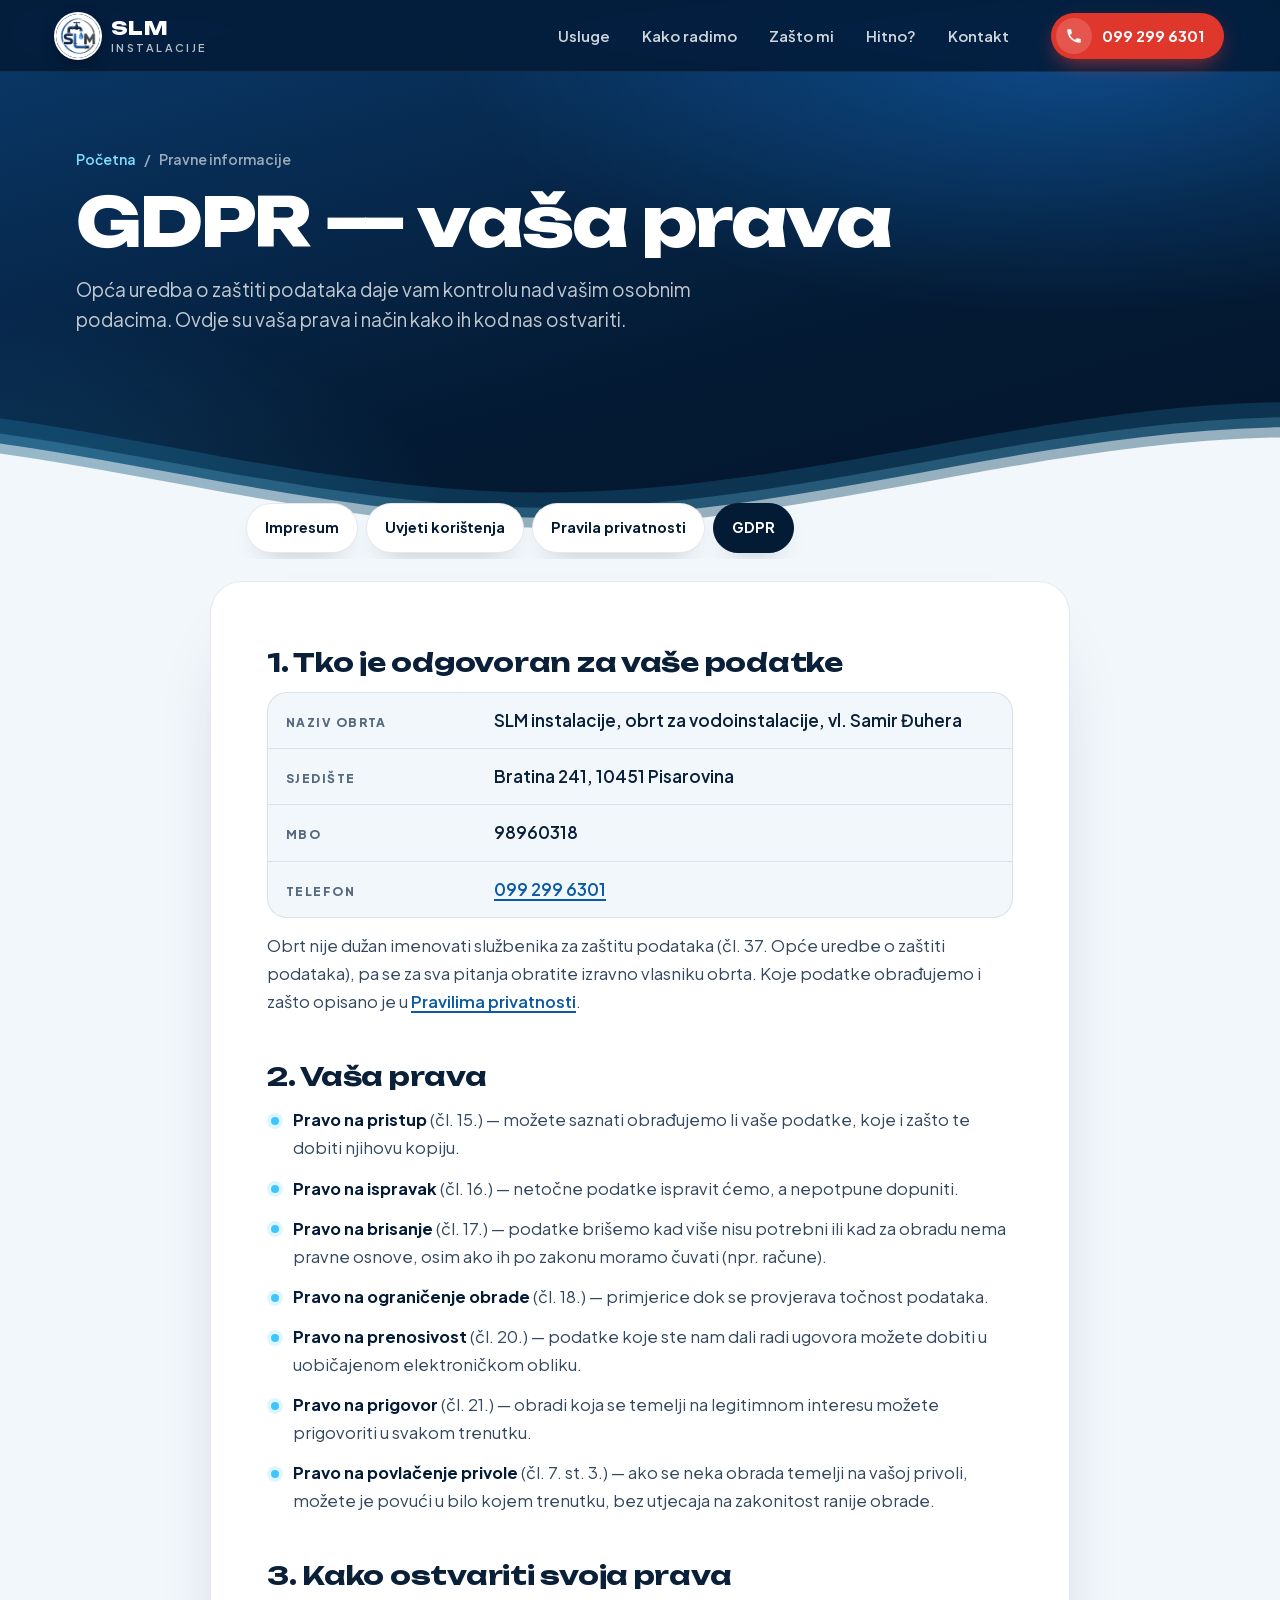
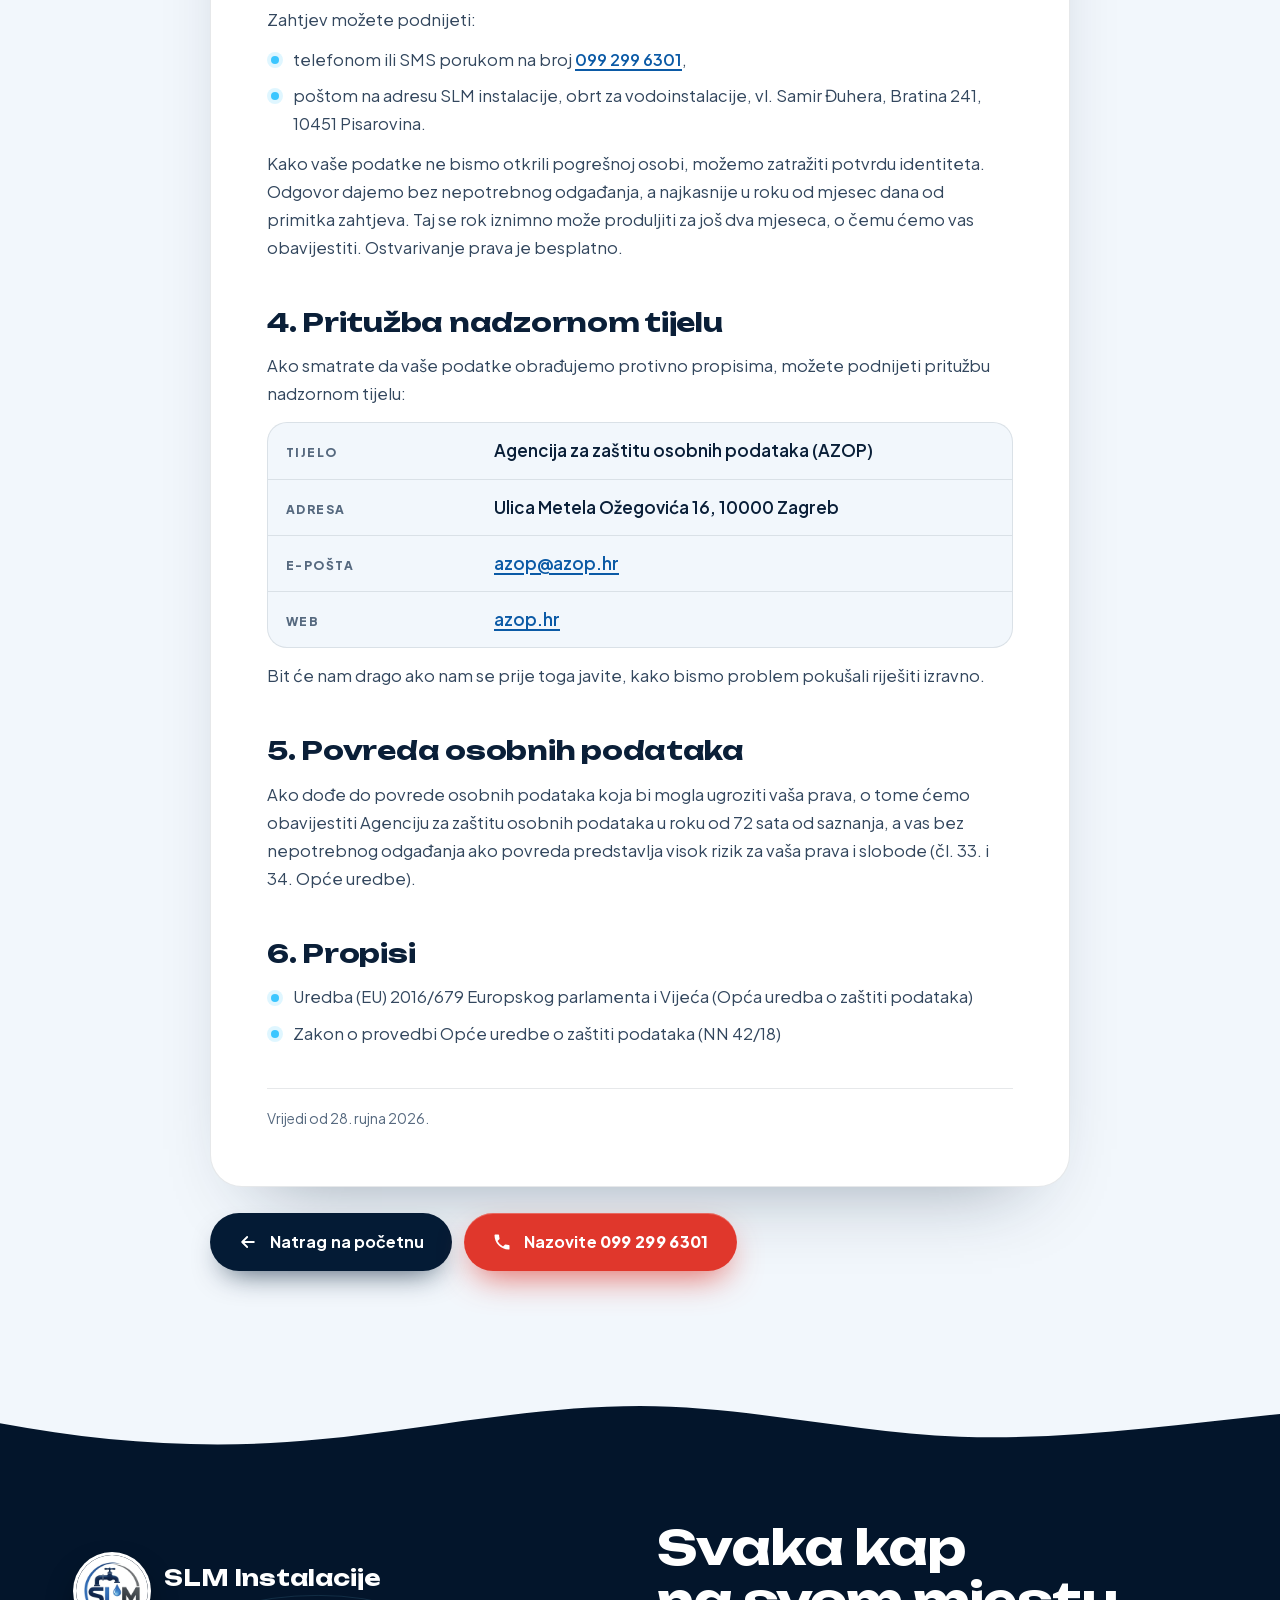
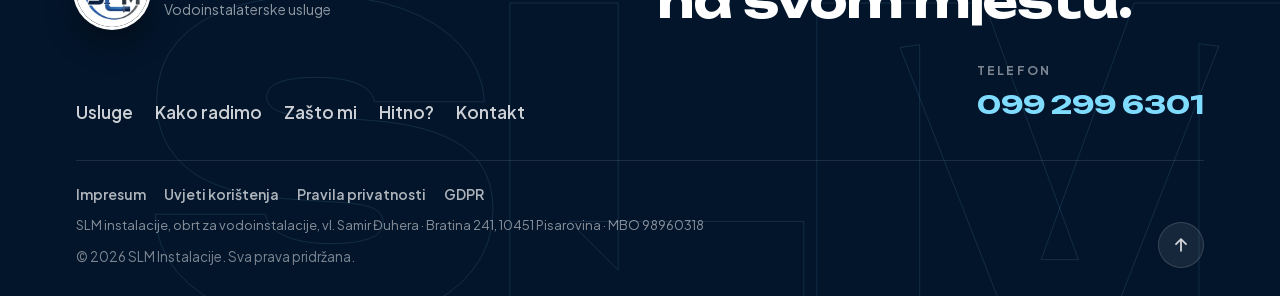
==== gdpr/index.html @ 337f2609 "Pravne stranice: impresum, uvjeti korištenja, pravila privatnosti, GDPR; lokalni fontovi, bez pohran" ====
<!DOCTYPE html>
<html lang="hr" class="legal-page" id="vrh">
<head>
  <meta charset="utf-8">
  <meta name="viewport" content="width=device-width, initial-scale=1, viewport-fit=cover">
  <title>GDPR — vaša prava — SLM Instalacije</title>
  <meta name="description" content="GDPR i SLM Instalacije: vaša prava prema Općoj uredbi o zaštiti podataka, kako ih ostvariti i kome podnijeti pritužbu.">
  <link rel="canonical" href="https://www.slminstalacije.com/gdpr/">
  <meta name="theme-color" content="#041b35">
  <meta name="format-detection" content="telephone=no">
  <meta property="og:type" content="website">
  <meta property="og:locale" content="hr_HR">
  <meta property="og:site_name" content="SLM Instalacije">
  <meta property="og:title" content="GDPR — vaša prava — SLM Instalacije">
  <meta property="og:image" content="https://www.slminstalacije.com/og-image.jpg?v=2">
  <meta property="og:url" content="https://www.slminstalacije.com/gdpr/">

  <link rel="icon" href="../favicon.ico?v=3" sizes="48x48">
  <link rel="icon" href="../favicon-96.png?v=3" type="image/png" sizes="96x96">
  <link rel="icon" href="../favicon-192.png?v=3" type="image/png" sizes="192x192">
  <link rel="apple-touch-icon" href="../apple-touch-icon.png?v=3">
  <link rel="manifest" href="../site.webmanifest">

  <link rel="preload" href="../fonts/unbounded-latin.woff2" as="font" type="font/woff2" crossorigin>
  <link rel="preload" href="../fonts/plus-jakarta-sans-latin.woff2" as="font" type="font/woff2" crossorigin>
  <link rel="stylesheet" href="../css/fonts.css">
  <link rel="stylesheet" href="../css/style.css">
</head>
<body>
  <svg width="0" height="0" style="position:absolute" aria-hidden="true">
    <symbol id="i-phone" viewBox="0 0 24 24"><path fill="currentColor" d="M6.62 10.79a15.05 15.05 0 0 0 6.59 6.59l2.2-2.2a1 1 0 0 1 1.02-.24c1.12.37 2.33.57 3.57.57a1 1 0 0 1 1 1V20a1 1 0 0 1-1 1C10.61 21 3 13.39 3 4a1 1 0 0 1 1-1h3.5a1 1 0 0 1 1 1c0 1.25.2 2.45.57 3.57a1 1 0 0 1-.25 1.02l-2.2 2.2z"/></symbol>
    <symbol id="i-arrow" viewBox="0 0 24 24"><path fill="none" stroke="currentColor" stroke-width="2.2" stroke-linecap="round" stroke-linejoin="round" d="M5 12h14M13 6l6 6-6 6"/></symbol>
    <symbol id="i-back" viewBox="0 0 24 24"><path fill="none" stroke="currentColor" stroke-width="2.2" stroke-linecap="round" stroke-linejoin="round" d="M19 12H5M11 6l-6 6 6 6"/></symbol>
    <symbol id="i-up" viewBox="0 0 24 24"><path fill="none" stroke="currentColor" stroke-width="2.2" stroke-linecap="round" stroke-linejoin="round" d="M12 19V5M6 11l6-6 6 6"/></symbol>
  </svg>

  <header class="header is-scrolled">
    <div class="header__inner">
      <a href="../" class="brand" aria-label="SLM Instalacije — početna">
        <img class="brand__logo" src="../img/logo-400.webp?v=2" alt="" width="44" height="44">
        <span class="brand__text"><b>SLM</b><small>Instalacije</small></span>
      </a>
      <nav class="nav" aria-label="Glavna navigacija">
        <a href="../#usluge">Usluge</a>
        <a href="../#kako-radimo">Kako radimo</a>
        <a href="../#zasto-mi">Zašto mi</a>
        <a href="../#hitno">Hitno?</a>
        <a href="../#kontakt">Kontakt</a>
      </nav>
      <a href="tel:+385992996301" class="header__call" aria-label="Nazovite 099 299 6301">
        <span class="header__call-ico"><svg><use href="#i-phone"/></svg></span>
        <span class="header__call-num">099 299 6301</span>
      </a>
    </div>
  </header>

  <main>
    <section class="legal-hero">
      <div class="container">
        <nav class="crumbs" aria-label="Putanja">
          <a href="../">Početna</a><span aria-hidden="true">/</span><span>Pravne informacije</span>
        </nav>
        <h1>GDPR — vaša prava</h1>
        <p>Opća uredba o zaštiti podataka daje vam kontrolu nad vašim osobnim podacima. Ovdje su vaša prava i način kako ih kod nas ostvariti.</p>
      </div>
      <svg class="waves" viewBox="0 24 150 28" preserveAspectRatio="none" aria-hidden="true">
        <defs><path id="gentle-wave" d="M-160 44c30 0 58-18 88-18s58 18 88 18 58-18 88-18 58 18 88 18v44h-352z"/></defs>
        <g class="waves__g">
          <use href="#gentle-wave" x="48" y="0" fill="rgba(60,198,255,.16)"/>
          <use href="#gentle-wave" x="48" y="3" fill="rgba(127,220,255,.22)"/>
          <use href="#gentle-wave" x="48" y="5" fill="rgba(242,247,252,.55)"/>
          <use href="#gentle-wave" x="48" y="7" fill="#f2f7fc"/>
        </g>
      </svg>
    </section>

    <nav class="legal-tabs" aria-label="Pravni dokumenti">
      <a href="../impresum/">Impresum</a>
      <a href="../uvjeti-koristenja/">Uvjeti korištenja</a>
      <a href="../pravila-privatnosti/">Pravila privatnosti</a>
      <a href="../gdpr/" aria-current="page">GDPR</a>
    </nav>

    <div class="container legal-wrap">
      <article class="legal">
        <h2>1. Tko je odgovoran za vaše podatke</h2>
        <dl class="data">
            <div><dt>Naziv obrta</dt><dd>SLM instalacije, obrt za vodoinstalacije, vl. Samir Đuhera</dd></div>
            <div><dt>Sjedište</dt><dd>Bratina 241, 10451 Pisarovina</dd></div>
            <div><dt>MBO</dt><dd>98960318</dd></div>
            <div><dt>Telefon</dt><dd><a href="tel:+385992996301">099 299 6301</a></dd></div>
          </dl>
        <p>Obrt nije dužan imenovati službenika za zaštitu podataka (čl. 37. Opće uredbe o zaštiti podataka), pa se za sva pitanja obratite izravno vlasniku obrta. Koje podatke obrađujemo i zašto opisano je u <a href="../pravila-privatnosti/">Pravilima privatnosti</a>.</p>

        <h2>2. Vaša prava</h2>
        <ul class="rights">
          <li><strong>Pravo na pristup</strong> (čl. 15.) — možete saznati obrađujemo li vaše podatke, koje i zašto te dobiti njihovu kopiju.</li>
          <li><strong>Pravo na ispravak</strong> (čl. 16.) — netočne podatke ispravit ćemo, a nepotpune dopuniti.</li>
          <li><strong>Pravo na brisanje</strong> (čl. 17.) — podatke brišemo kad više nisu potrebni ili kad za obradu nema pravne osnove, osim ako ih po zakonu moramo čuvati (npr. račune).</li>
          <li><strong>Pravo na ograničenje obrade</strong> (čl. 18.) — primjerice dok se provjerava točnost podataka.</li>
          <li><strong>Pravo na prenosivost</strong> (čl. 20.) — podatke koje ste nam dali radi ugovora možete dobiti u uobičajenom elektroničkom obliku.</li>
          <li><strong>Pravo na prigovor</strong> (čl. 21.) — obradi koja se temelji na legitimnom interesu možete prigovoriti u svakom trenutku.</li>
          <li><strong>Pravo na povlačenje privole</strong> (čl. 7. st. 3.) — ako se neka obrada temelji na vašoj privoli, možete je povući u bilo kojem trenutku, bez utjecaja na zakonitost ranije obrade.</li>
        </ul>

        <h2>3. Kako ostvariti svoja prava</h2>
        <p>Zahtjev možete podnijeti:</p>
        <ul>
          <li>telefonom ili SMS porukom na broj <a href="tel:+385992996301">099 299 6301</a>,</li>
          <li>poštom na adresu SLM instalacije, obrt za vodoinstalacije, vl. Samir Đuhera, Bratina 241, 10451 Pisarovina.</li>
        </ul>
        <p>Kako vaše podatke ne bismo otkrili pogrešnoj osobi, možemo zatražiti potvrdu identiteta. Odgovor dajemo bez nepotrebnog odgađanja, a najkasnije u roku od mjesec dana od primitka zahtjeva. Taj se rok iznimno može produljiti za još dva mjeseca, o čemu ćemo vas obavijestiti. Ostvarivanje prava je besplatno.</p>

        <h2>4. Pritužba nadzornom tijelu</h2>
        <p>Ako smatrate da vaše podatke obrađujemo protivno propisima, možete podnijeti pritužbu nadzornom tijelu:</p>
        <dl class="data">
          <div><dt>Tijelo</dt><dd>Agencija za zaštitu osobnih podataka (AZOP)</dd></div>
          <div><dt>Adresa</dt><dd>Ulica Metela Ožegovića 16, 10000 Zagreb</dd></div>
          <div><dt>E-pošta</dt><dd><a href="mailto:azop@azop.hr">azop@azop.hr</a></dd></div>
          <div><dt>Web</dt><dd><a href="https://azop.hr/" rel="noopener">azop.hr</a></dd></div>
        </dl>
        <p>Bit će nam drago ako nam se prije toga javite, kako bismo problem pokušali riješiti izravno.</p>

        <h2>5. Povreda osobnih podataka</h2>
        <p>Ako dođe do povrede osobnih podataka koja bi mogla ugroziti vaša prava, o tome ćemo obavijestiti Agenciju za zaštitu osobnih podataka u roku od 72 sata od saznanja, a vas bez nepotrebnog odgađanja ako povreda predstavlja visok rizik za vaša prava i slobode (čl. 33. i 34. Opće uredbe).</p>

        <h2>6. Propisi</h2>
        <ul>
          <li>Uredba (EU) 2016/679 Europskog parlamenta i Vijeća (Opća uredba o zaštiti podataka)</li>
          <li>Zakon o provedbi Opće uredbe o zaštiti podataka (NN 42/18)</li>
        </ul>
        <p class="legal-meta">Vrijedi od 28. rujna 2026.</p>
      </article>

      <div class="legal-back">
        <a href="../" class="btn btn--navy">
          <span class="btn__fill" aria-hidden="true"></span>
          <svg class="btn__ico"><use href="#i-back"/></svg>
          <span>Natrag na početnu</span>
        </a>
        <a href="tel:+385992996301" class="btn btn--red">
          <span class="btn__fill" aria-hidden="true"></span>
          <svg class="btn__ico"><use href="#i-phone"/></svg>
          <span>Nazovite <b>099 299 6301</b></span>
        </a>
      </div>
    </div>
  </main>

  <footer class="footer">
    <svg class="footer__wave" viewBox="0 0 1440 90" preserveAspectRatio="none" aria-hidden="true"><path d="M0 40c120-30 240-40 360-24s240 50 360 50 240-40 360-46 240 18 360 34v36H0z"/></svg>
    <div class="container footer__inner">
      <div class="footer__brand">
        <img src="../img/logo-400.webp?v=2" alt="" width="96" height="96" loading="lazy">
        <div>
          <strong>SLM Instalacije</strong>
          <span>Vodoinstalaterske usluge</span>
        </div>
      </div>
      <p class="footer__motto">Svaka kap<br>na svom mjestu.</p>
      <div class="footer__cols">
        <nav aria-label="Podnožje">
          <a href="../#usluge">Usluge</a>
          <a href="../#kako-radimo">Kako radimo</a>
          <a href="../#zasto-mi">Zašto mi</a>
          <a href="../#hitno">Hitno?</a>
          <a href="../#kontakt">Kontakt</a>
        </nav>
        <div class="footer__contact">
          <span>Telefon</span>
          <a href="tel:+385992996301">099 299 6301</a>
        </div>
      </div>
      <div class="footer__bottom">
        <div class="footer__legal-wrap">
          <nav class="footer__legal" aria-label="Pravne informacije">
          <a href="../impresum/">Impresum</a>
          <a href="../uvjeti-koristenja/">Uvjeti korištenja</a>
          <a href="../pravila-privatnosti/">Pravila privatnosti</a>
          <a href="../gdpr/">GDPR</a>
          </nav>
          <p class="footer__company">SLM instalacije, obrt za vodoinstalacije, vl. Samir Đuhera · Bratina 241, 10451 Pisarovina · MBO 98960318</p>
          <span>© 2026 SLM Instalacije. Sva prava pridržana.</span>
        </div>
        <a href="#vrh" class="footer__top" aria-label="Natrag na vrh"><svg><use href="#i-up"/></svg></a>
      </div>
    </div>
    <div class="footer__giant" aria-hidden="true">SLM</div>
  </footer>
</body>
</html>
---- css/fonts.css ----
/* Fontovi se poslužuju lokalno (bez slanja podataka Googleu). Licenca: SIL Open Font License 1.1 */
/* Plus Jakarta Sans — latin-ext */
@font-face {
  font-family: 'Plus Jakarta Sans';
  font-style: normal;
  font-weight: 400 800;
  font-display: swap;
  src: url(../fonts/plus-jakarta-sans-latin-ext.woff2) format('woff2');
  unicode-range: U+0100-02BA, U+02BD-02C5, U+02C7-02CC, U+02CE-02D7, U+02DD-02FF, U+0304, U+0308, U+0329, U+1D00-1DBF, U+1E00-1E9F, U+1EF2-1EFF, U+2020, U+20A0-20AB, U+20AD-20C0, U+2113, U+2C60-2C7F, U+A720-A7FF;
}
/* Plus Jakarta Sans — latin */
@font-face {
  font-family: 'Plus Jakarta Sans';
  font-style: normal;
  font-weight: 400 800;
  font-display: swap;
  src: url(../fonts/plus-jakarta-sans-latin.woff2) format('woff2');
  unicode-range: U+0000-00FF, U+0131, U+0152-0153, U+02BB-02BC, U+02C6, U+02DA, U+02DC, U+0304, U+0308, U+0329, U+2000-206F, U+20AC, U+2122, U+2191, U+2193, U+2212, U+2215, U+FEFF, U+FFFD;
}
/* Unbounded — latin-ext */
@font-face {
  font-family: 'Unbounded';
  font-style: normal;
  font-weight: 400 900;
  font-display: swap;
  src: url(../fonts/unbounded-latin-ext.woff2) format('woff2');
  unicode-range: U+0100-02BA, U+02BD-02C5, U+02C7-02CC, U+02CE-02D7, U+02DD-02FF, U+0304, U+0308, U+0329, U+1D00-1DBF, U+1E00-1E9F, U+1EF2-1EFF, U+2020, U+20A0-20AB, U+20AD-20C0, U+2113, U+2C60-2C7F, U+A720-A7FF;
}
/* Unbounded — latin */
@font-face {
  font-family: 'Unbounded';
  font-style: normal;
  font-weight: 400 900;
  font-display: swap;
  src: url(../fonts/unbounded-latin.woff2) format('woff2');
  unicode-range: U+0000-00FF, U+0131, U+0152-0153, U+02BB-02BC, U+02C6, U+02DA, U+02DC, U+0304, U+0308, U+0329, U+2000-206F, U+20AC, U+2122, U+2191, U+2193, U+2212, U+2215, U+FEFF, U+FFFD;
}
---- css/style.css ----
/* =========================================================
   SLM Instalacije — vodoinstalaterske usluge
   ========================================================= */

:root {
  --navy-950: #03152b;
  --navy-900: #041b35;
  --navy-800: #072a50;
  --navy-700: #0a3a6c;
  --blue-600: #0b5aa6;
  --blue-500: #1677d6;
  --aqua-400: #3cc6ff;
  --aqua-300: #7fdcff;
  --aqua-100: #dcf4ff;
  --red-500: #e0372c;
  --red-400: #ff5445;
  --paper: #f2f7fc;
  --white: #fff;
  --ink: #0a1f38;
  --muted: #56697f;
  --line: rgba(10, 31, 56, .1);

  --f-display: "Unbounded", system-ui, -apple-system, sans-serif;
  --f-body: "Plus Jakarta Sans", system-ui, -apple-system, sans-serif;

  --ease-out: cubic-bezier(.16, 1, .3, 1);
  --ease-io: cubic-bezier(.65, 0, .35, 1);
  --ease-back: cubic-bezier(.34, 1.56, .64, 1);

  --gutter: clamp(20px, 5vw, 56px);
  --header-h: 72px;
  --safe-t: env(safe-area-inset-top, 0px);
  --safe-b: env(safe-area-inset-bottom, 0px);
  --wave-h: clamp(70px, 11vw, 150px);
}

/* ---------- Reset ---------- */
*, *::before, *::after { box-sizing: border-box; }
html {
  -webkit-text-size-adjust: 100%;
  text-size-adjust: 100%;
  scroll-behavior: smooth;
  scroll-padding-top: calc(var(--header-h) + var(--safe-t));
}
body {
  margin: 0;
  font-family: var(--f-body);
  font-size: 17px;
  line-height: 1.6;
  color: var(--ink);
  background: var(--paper);
  -webkit-font-smoothing: antialiased;
  -moz-osx-font-smoothing: grayscale;
  -webkit-tap-highlight-color: transparent;
  overflow-x: hidden;
}
@supports (overflow: clip) { body { overflow-x: clip; } }
img, svg { display: block; max-width: 100%; }
a { color: inherit; text-decoration: none; }
button, input, textarea { font: inherit; color: inherit; }
button { cursor: pointer; background: none; border: 0; padding: 0; }
h1, h2, h3, p { margin: 0; }
h2, h3 { text-wrap: balance; }
p { text-wrap: pretty; }
ul, ol { margin: 0; padding: 0; list-style: none; }
em { font-style: normal; }
::selection { background: var(--aqua-400); color: var(--navy-900); }
:focus-visible { outline: 3px solid var(--aqua-400); outline-offset: 3px; border-radius: 8px; }
.html-lock, .html-lock body { overflow: hidden; }

.container { width: 100%; max-width: 1240px; margin: 0 auto; padding: 0 var(--gutter); }
.section { position: relative; padding: clamp(84px, 12vw, 150px) 0; }

/* ---------- Loader ---------- */
.loader {
  position: fixed; inset: 0; z-index: 200;
  background: radial-gradient(120% 80% at 50% 40%, var(--navy-800), var(--navy-950));
  display: grid; place-items: center;
  transition: transform 1s var(--ease-io);
}
.no-js .loader, .skip-loader .loader { display: none; }
.loader__wave {
  position: absolute; left: 0; right: 0; top: 100%;
  width: 100%; height: 90px; margin-top: -1px;
  fill: var(--navy-950);
}
.loader.is-done { transform: translateY(calc(-100% - 100px)); }
.loader__stage { position: relative; width: 160px; height: 160px; display: grid; place-items: center; }
.loader__drop {
  position: absolute; left: 50%; top: 50%;
  width: 26px; height: 26px; margin: -13px 0 0 -13px;
  background: linear-gradient(135deg, var(--aqua-300), var(--blue-500));
  border-radius: 0 50% 50% 50%;
  transform: translateY(-46vh) rotate(45deg);
  animation: drop-fall .62s cubic-bezier(.55, 0, 1, .45) .1s forwards;
  box-shadow: 0 0 24px rgba(60, 198, 255, .6);
}
@keyframes drop-fall {
  80% { transform: translateY(0) rotate(45deg) scale(1); opacity: 1; }
  100% { transform: translateY(6px) rotate(45deg) scale(.2, .2); opacity: 0; }
}
.loader__ring {
  position: absolute; left: 50%; top: 50%;
  width: 160px; height: 160px; margin: -80px 0 0 -80px;
  border-radius: 50%;
  border: 2px solid var(--aqua-400);
  opacity: 0; transform: scale(.05);
  animation: ring-out 1.3s var(--ease-out) forwards;
}
.loader__ring:nth-of-type(2) { animation-delay: .7s; }
.loader__ring:nth-of-type(3) { animation-delay: .86s; }
.loader__ring:nth-of-type(4) { animation-delay: 1.02s; }
@keyframes ring-out {
  0% { opacity: .9; transform: scale(.05); }
  100% { opacity: 0; transform: scale(1.9); }
}
.loader__logo {
  width: 124px; height: 124px; border-radius: 50%;
  opacity: 0; transform: scale(.4);
  animation: logo-pop .8s var(--ease-back) .82s forwards;
  box-shadow: 0 0 0 4px #fff, 0 20px 50px rgba(0, 0, 0, .45);
}
@keyframes logo-pop { to { opacity: 1; transform: scale(1); } }

/* ---------- Progress ---------- */
.progress {
  position: fixed; left: 0; right: 0; top: 0; z-index: 120;
  height: 3px; pointer-events: none;
}
.progress span {
  display: block; height: 100%; width: 100%;
  transform-origin: 0 50%; transform: scaleX(var(--p, 0));
  background: linear-gradient(90deg, var(--aqua-300), var(--aqua-400), var(--blue-500));
  box-shadow: 0 0 12px var(--aqua-400);
}

/* ---------- Header ---------- */
.header {
  position: fixed; left: 0; right: 0; top: 0; z-index: 100;
  padding-top: var(--safe-t);
  transition: background .4s ease, box-shadow .4s ease, transform .5s var(--ease-out);
}
.header::before {
  content: ""; position: absolute; inset: 0;
  background: rgba(4, 27, 53, .88);
  -webkit-backdrop-filter: saturate(160%) blur(18px);
  backdrop-filter: saturate(160%) blur(18px);
  opacity: 0; transition: opacity .4s ease;
  border-bottom: 1px solid rgba(255, 255, 255, .08);
}
.header.is-scrolled::before { opacity: 1; }
.header__inner {
  position: relative;
  height: var(--header-h);
  max-width: 1320px; margin: 0 auto;
  padding: 0 var(--gutter);
  display: flex; align-items: center; gap: 16px;
  color: #fff;
}
.brand { display: flex; align-items: center; gap: 11px; margin-right: auto; }
.brand__logo {
  width: 44px; height: 44px; border-radius: 50%;
  box-shadow: 0 0 0 2px #fff, 0 6px 16px rgba(0, 0, 0, .35);
  transition: transform .6s var(--ease-back);
}
.brand:hover .brand__logo { transform: rotate(-12deg) scale(1.06); }
.brand__text { display: flex; flex-direction: column; line-height: 1; }
.brand__text b { font-family: var(--f-display); font-weight: 800; font-size: 19px; letter-spacing: .02em; }
.brand__text small { font-size: 11px; font-weight: 600; letter-spacing: .22em; text-transform: uppercase; opacity: .72; margin-top: 4px; }

.nav { display: none; }
.header__call {
  display: inline-flex; align-items: center; gap: 10px;
  height: 46px; padding: 0 5px;
  border-radius: 999px;
  background: var(--red-500);
  box-shadow: 0 8px 22px -6px rgba(224, 55, 44, .7);
  font-weight: 700; font-size: 15px;
  transition: background .3s ease;
}
.header__call:hover { background: var(--red-400); }
.header__call-ico {
  width: 36px; height: 36px; border-radius: 50%;
  display: grid; place-items: center;
  background: rgba(255, 255, 255, .16);
}
.header__call-ico svg { width: 18px; height: 18px; animation: ring 3.2s ease-in-out infinite; }
.header__call-num { display: none; }

.burger {
  width: 46px; height: 46px; border-radius: 50%;
  display: grid; place-content: center; gap: 5px;
  background: rgba(255, 255, 255, .1);
  border: 1px solid rgba(255, 255, 255, .16);
  position: relative; z-index: 2;
}
.burger span {
  display: block; width: 20px; height: 2px; border-radius: 2px; background: #fff;
  transition: transform .5s var(--ease-out), opacity .3s ease, width .4s var(--ease-out);
}
.burger span:nth-child(2) { width: 14px; margin-left: auto; }
.menu-open .burger span:nth-child(1) { transform: translateY(7px) rotate(45deg); }
.menu-open .burger span:nth-child(2) { opacity: 0; transform: translateX(8px); }
.menu-open .burger span:nth-child(3) { transform: translateY(-7px) rotate(-45deg); }

@media (min-width: 560px) {
  .header__call { padding: 0 20px 0 5px; }
  .header__call-num { display: inline; }
}
@media (min-width: 1040px) {
  .burger { display: none; }
  .nav { display: flex; gap: 4px; margin-right: 12px; }
  .nav a {
    position: relative; padding: 10px 14px;
    font-weight: 600; font-size: 15px; opacity: .82;
    transition: opacity .3s ease;
  }
  .nav a::after {
    content: ""; position: absolute; left: 14px; right: 14px; bottom: 4px; height: 2px;
    border-radius: 2px; background: var(--aqua-400);
    transform: scaleX(0); transform-origin: right; transition: transform .45s var(--ease-out);
  }
  .nav a:hover, .nav a.is-active { opacity: 1; }
  .nav a:hover::after, .nav a.is-active::after { transform: scaleX(1); transform-origin: left; }
}

/* ---------- Mobile menu ---------- */
.menu {
  position: fixed; inset: 0; z-index: 90;
  background:
    radial-gradient(90% 60% at 100% 0%, rgba(60, 198, 255, .22), transparent 60%),
    linear-gradient(170deg, var(--navy-800), var(--navy-950));
  color: #fff;
  display: flex; flex-direction: column; justify-content: space-between;
  padding: calc(var(--header-h) + var(--safe-t) + 28px) var(--gutter) calc(32px + var(--safe-b));
  clip-path: circle(0 at calc(100% - var(--gutter) - 23px) calc(var(--safe-t) + var(--header-h) / 2));
  -webkit-clip-path: circle(0 at calc(100% - var(--gutter) - 23px) calc(var(--safe-t) + var(--header-h) / 2));
  transition: clip-path .8s var(--ease-io), -webkit-clip-path .8s var(--ease-io), visibility 0s linear .8s;
  visibility: hidden;
  overflow: hidden;
}
.menu-open .menu {
  clip-path: circle(150% at calc(100% - var(--gutter) - 23px) calc(var(--safe-t) + var(--header-h) / 2));
  -webkit-clip-path: circle(150% at calc(100% - var(--gutter) - 23px) calc(var(--safe-t) + var(--header-h) / 2));
  visibility: visible;
  transition: clip-path .8s var(--ease-io), -webkit-clip-path .8s var(--ease-io), visibility 0s;
}
.menu__nav { display: flex; flex-direction: column; gap: 6px; }
.menu__nav a, .menu__foot {
  opacity: 0; transform: translateY(30px);
  transition: opacity .5s ease, transform .7s var(--ease-out);
}
.menu-open .menu__nav a, .menu-open .menu__foot {
  opacity: 1; transform: none;
  transition-delay: calc(.25s + var(--i) * .06s);
}
.menu__nav a {
  display: flex; align-items: baseline; gap: 14px;
  font-family: var(--f-display); font-weight: 700;
  font-size: clamp(30px, 9vw, 44px); line-height: 1.25; letter-spacing: -.01em;
  padding: 6px 0;
  border-bottom: 1px solid rgba(255, 255, 255, .08);
}
.menu__nav a small { font-family: var(--f-body); font-size: 13px; font-weight: 700; color: var(--aqua-400); letter-spacing: .1em; }
.menu__foot { display: flex; flex-direction: column; gap: 6px; }
.menu__foot span { font-size: 13px; letter-spacing: .18em; text-transform: uppercase; opacity: .6; font-weight: 600; }
.menu__foot a { font-family: var(--f-display); font-weight: 700; font-size: 28px; color: var(--aqua-300); }
.menu__bubbles i {
  position: absolute; bottom: -40px; border-radius: 50%;
  border: 1.5px solid rgba(127, 220, 255, .35);
  animation: bubble-up 9s linear infinite;
}
.menu__bubbles i:nth-child(1) { left: 12%; width: 18px; height: 18px; animation-delay: -1s; }
.menu__bubbles i:nth-child(2) { left: 32%; width: 10px; height: 10px; animation-delay: -4s; animation-duration: 7s; }
.menu__bubbles i:nth-child(3) { left: 58%; width: 24px; height: 24px; animation-delay: -2.5s; animation-duration: 11s; }
.menu__bubbles i:nth-child(4) { left: 76%; width: 12px; height: 12px; animation-delay: -6s; }
.menu__bubbles i:nth-child(5) { left: 88%; width: 16px; height: 16px; animation-delay: -3s; animation-duration: 8s; }
.menu__bubbles i:nth-child(6) { left: 45%; width: 8px; height: 8px; animation-delay: -7s; animation-duration: 6s; }
@keyframes bubble-up {
  0% { transform: translate(0, 0); opacity: 0; }
  10% { opacity: 1; }
  50% { transform: translate(14px, -50vh); }
  100% { transform: translate(-6px, -105vh); opacity: 0; }
}

/* ---------- Buttons ---------- */
.btn {
  --bg: var(--white); --fg: var(--navy-900); --fill: var(--aqua-100);
  position: relative; isolation: isolate; overflow: hidden;
  display: inline-flex; align-items: center; justify-content: center; gap: 12px;
  min-height: 58px; padding: 0 28px;
  border-radius: 999px;
  background: var(--bg); color: var(--fg);
  font-weight: 700; font-size: 16px; letter-spacing: .005em;
  transition: color .45s ease, box-shadow .45s ease, transform .5s var(--ease-out);
  will-change: transform;
}
.btn b { font-weight: 800; letter-spacing: .02em; }
.btn__ico { width: 20px; height: 20px; flex: none; transition: transform .45s var(--ease-out); }
@media (hover: hover) { .btn:hover .btn__ico:not(.btn__ico--ring) { transform: translateX(4px); } }
.btn__ico--ring { animation: ring 3.2s ease-in-out infinite; }
.btn__fill {
  position: absolute; left: -10%; right: -10%; bottom: 0; height: 250%; z-index: -1;
  background: var(--fill);
  border-radius: 45% 45% 0 0 / 22% 22% 0 0;
  transform: translateY(100%);
  transition: transform .7s var(--ease-out), border-radius .7s var(--ease-out);
}
@media (hover: hover) { .btn:hover .btn__fill { transform: translateY(20%); border-radius: 0; } }
.btn:active { transform: scale(.97); }

.btn--red { --bg: var(--red-500); --fg: #fff; --fill: #b8241b; box-shadow: 0 14px 34px -10px rgba(224, 55, 44, .8), inset 0 1px 0 rgba(255, 255, 255, .25); }
.btn--ghost { --bg: rgba(255, 255, 255, .08); --fg: #fff; --fill: #fff; border: 1.5px solid rgba(255, 255, 255, .28); -webkit-backdrop-filter: blur(8px); backdrop-filter: blur(8px); }
@media (hover: hover) { .btn--ghost:hover { --fg: var(--navy-900); color: var(--navy-900); } }
.btn--aqua { --bg: var(--aqua-400); --fg: var(--navy-900); --fill: #fff; box-shadow: 0 14px 34px -12px rgba(60, 198, 255, .8); }
.btn--navy { --bg: var(--navy-900); --fg: #fff; --fill: var(--blue-600); box-shadow: 0 14px 30px -14px rgba(4, 27, 53, .8); }
.btn--lg { min-height: 64px; padding: 0 34px; font-size: 17px; }
.btn--block { width: 100%; }

@keyframes ring {
  0%, 62%, 100% { transform: rotate(0); }
  66% { transform: rotate(-16deg); }
  70% { transform: rotate(14deg); }
  74% { transform: rotate(-12deg); }
  78% { transform: rotate(8deg); }
  82% { transform: rotate(0); }
}

/* ---------- Kicker / section heads ---------- */
.kicker {
  display: inline-flex; align-items: center; gap: 8px;
  padding: 8px 14px 8px 11px; border-radius: 999px;
  font-size: 12.5px; font-weight: 800; letter-spacing: .18em; text-transform: uppercase;
  color: var(--blue-600);
  background: rgba(22, 119, 214, .09);
  border: 1px solid rgba(22, 119, 214, .16);
}
.kicker svg { width: 14px; height: 14px; color: var(--aqua-400); }
.section-head { max-width: 760px; margin-bottom: clamp(40px, 6vw, 72px); }
.section-head h2, .contact h2, .urgent h2 {
  font-family: var(--f-display); font-weight: 700;
  font-size: clamp(32px, 8.4vw, 64px); line-height: 1.08; letter-spacing: -.025em;
  margin: 20px 0 18px;
}
.section-head h2 em, .contact h2 em, .urgent h2 em, .why__quote em {
  background: linear-gradient(100deg, var(--blue-600), var(--aqua-400) 60%, var(--blue-500));
  -webkit-background-clip: text; background-clip: text; color: transparent;
}
.section-head p { font-size: clamp(17px, 2vw, 19px); color: var(--muted); max-width: 600px; }
.section-head--light .kicker { color: var(--aqua-300); background: rgba(60, 198, 255, .1); border-color: rgba(60, 198, 255, .22); }
.section-head--light h2 { color: #fff; }
.section-head--light h2 em { background-image: linear-gradient(100deg, var(--aqua-300), var(--aqua-400) 60%, #fff); }
.section-head--light p { color: rgba(255, 255, 255, .72); }

/* ---------- Reveal ---------- */
.js .reveal {
  opacity: 0; transform: translateY(34px);
  transition: opacity .9s ease, transform 1.1s var(--ease-out);
  transition-delay: calc(var(--d, 0) * 90ms);
}
.js .reveal.is-in { opacity: 1; transform: none; }
.js [data-split].reveal { opacity: 1; transform: none; }
.w { display: inline-block; overflow: hidden; vertical-align: top; padding-bottom: .1em; margin-bottom: -.1em; }
.w > span { display: inline-block; transform: translateY(105%); transition: transform 1s var(--ease-out); transition-delay: calc(var(--i) * 55ms + 80ms); }
.is-in .w > span { transform: none; }

/* =========================================================
   HERO
   ========================================================= */
.hero {
  position: relative; isolation: isolate; overflow: hidden;
  min-height: 100vh; min-height: 100svh;
  display: flex; flex-direction: column; justify-content: center;
  padding: calc(var(--header-h) + var(--safe-t) + 18px) 0 calc(var(--wave-h) + 36px);
  color: #fff;
  background:
    radial-gradient(70% 55% at 80% 20%, rgba(22, 119, 214, .45), transparent 70%),
    radial-gradient(60% 50% at 0% 90%, rgba(60, 198, 255, .18), transparent 70%),
    linear-gradient(165deg, var(--navy-700) 0%, var(--navy-900) 55%, var(--navy-950) 100%);
}
.hero__glow {
  position: absolute; z-index: -1; left: 50%; top: 18%;
  width: 120vmax; height: 120vmax; margin-left: -60vmax;
  background: conic-gradient(from 0deg, transparent, rgba(60, 198, 255, .12), transparent 30%, rgba(22, 119, 214, .16), transparent 60%);
  border-radius: 50%;
  animation: spin 40s linear infinite;
  filter: blur(40px);
}
@keyframes spin { to { transform: rotate(1turn); } }
.hero__pipes { position: absolute; inset: 0; z-index: -1; width: 100%; height: 100%; opacity: .9; }
.pipe__body { fill: none; stroke: rgba(255, 255, 255, .055); stroke-width: 20; stroke-linecap: round; stroke-linejoin: round; }
.pipe__flow {
  fill: none; stroke: var(--aqua-400); stroke-width: 3; stroke-linecap: round; stroke-linejoin: round;
  stroke-dasharray: 8 34; opacity: .55;
  animation: flow 1.6s linear infinite;
  filter: drop-shadow(0 0 4px rgba(60, 198, 255, .9));
}
@keyframes flow { to { stroke-dashoffset: -42; } }
.pipe__joint { fill: rgba(255, 255, 255, .07); stroke: rgba(255, 255, 255, .1); stroke-width: 1.5; }
.hero__bubbles { position: absolute; inset: 0; z-index: -1; width: 100%; height: 100%; pointer-events: none; }

.hero__grid {
  width: 100%; max-width: 1320px; margin: 0 auto; padding: 0 var(--gutter);
  display: flex; flex-direction: column; align-items: center; text-align: center;
  gap: clamp(22px, 4vw, 40px);
}
.hero__text { display: flex; flex-direction: column; align-items: center; max-width: 640px; }

.eyebrow {
  display: inline-flex; align-items: center; gap: 10px;
  padding: 8px 16px 8px 12px; border-radius: 999px;
  font-size: 12.5px; font-weight: 700; letter-spacing: .2em; text-transform: uppercase;
  background: rgba(255, 255, 255, .07); border: 1px solid rgba(255, 255, 255, .14);
  -webkit-backdrop-filter: blur(10px); backdrop-filter: blur(10px);
}
.eyebrow__sub { display: none; }
@media (min-width: 560px) { .eyebrow__sub { display: inline; opacity: .65; } }
.eyebrow__dot { position: relative; width: 8px; height: 8px; border-radius: 50%; background: var(--aqua-400); }
.eyebrow__dot::after {
  content: ""; position: absolute; inset: -4px; border-radius: 50%;
  border: 2px solid var(--aqua-400); animation: ping 2s var(--ease-out) infinite;
}
@keyframes ping { 0% { transform: scale(.4); opacity: 1; } 100% { transform: scale(2.2); opacity: 0; } }

.hero__title {
  font-family: var(--f-display); font-weight: 800;
  font-size: clamp(42px, 12.4vw, 104px); line-height: 1.02; letter-spacing: -.035em;
  margin: 20px 0 20px;
}
.hero__title .line { display: block; overflow: hidden; padding: .04em .06em .1em; margin: -.04em -.06em -.1em; }
.hero__title .line > span { display: inline-block; transform: translateY(108%) rotate(4deg); transform-origin: 0 100%; }
.is-ready .hero__title .line > span { transform: none; transition: transform 1.2s var(--ease-out); }
.is-ready .hero__title .line:nth-child(2) > span { transition-delay: .1s; }
.is-ready .hero__title .line:nth-child(3) > span { transition-delay: .2s; }
.no-js .hero__title .line > span { transform: none; }

.water-text {
  display: inline-block;
  color: transparent;
  -webkit-text-stroke: 2px var(--aqua-400);
  background-image: url("data:image/svg+xml,%3Csvg xmlns='http://www.w3.org/2000/svg' viewBox='0 0 120 120' preserveAspectRatio='none'%3E%3Cdefs%3E%3ClinearGradient id='g' x1='0' y1='0' x2='0' y2='1'%3E%3Cstop offset='0' stop-color='%237fdcff'/%3E%3Cstop offset='.35' stop-color='%233cc6ff'/%3E%3Cstop offset='1' stop-color='%231677d6'/%3E%3C/linearGradient%3E%3C/defs%3E%3Cpath d='M0 20Q15 6 30 20T60 20T90 20T120 20V120H0Z' fill='url(%23g)'/%3E%3C/svg%3E");
  background-repeat: repeat-x;
  background-size: 1.4em 2.2em;
  background-position-x: 0;
  background-position-y: 1.15em;
  -webkit-background-clip: text; background-clip: text;
  animation: wave-x 2.2s linear infinite;
  padding: 0 .04em;
}
.is-ready .water-text { animation: wave-x 2.2s linear infinite, fill-up 2.6s var(--ease-out) .5s forwards; }
.no-js .water-text { background-position-y: .05em; }
@keyframes wave-x { to { background-position-x: 1.4em; } }
@keyframes fill-up { to { background-position-y: .02em; } }

.hero__lead { font-size: clamp(17px, 2.1vw, 20px); line-height: 1.6; color: rgba(255, 255, 255, .78); max-width: 540px; text-wrap: pretty; }
.hero__actions { display: flex; flex-direction: column; gap: 12px; width: 100%; max-width: 420px; margin-top: 28px; }
.hero__points { display: flex; flex-wrap: wrap; justify-content: center; gap: 8px 18px; margin-top: 24px; font-size: 14px; font-weight: 600; color: rgba(255, 255, 255, .72); }
.hero__points li { display: inline-flex; align-items: center; gap: 7px; }
.hero__points svg { width: 16px; height: 16px; color: var(--aqua-400); }

.hero__in { opacity: 0; transform: translateY(24px); }
.is-ready .hero__in { opacity: 1; transform: none; transition: opacity 1s ease, transform 1.2s var(--ease-out); transition-delay: calc(var(--d) * 90ms + .1s); }
.no-js .hero__in { opacity: 1; transform: none; }

/* Badge */
.hero__visual { perspective: 1000px; }
.badge {
  --size: clamp(200px, 58vw, 270px);
  position: relative; width: var(--size); height: var(--size);
  transform-style: preserve-3d;
  transform: rotateX(var(--rx, 0deg)) rotateY(var(--ry, 0deg));
  transition: transform .8s var(--ease-out);
  opacity: 0; scale: .7;
}
.is-ready .badge { opacity: 1; scale: 1; transition: transform .8s var(--ease-out), opacity 1s ease, scale 1.4s var(--ease-back); }
.no-js .badge { opacity: 1; scale: 1; }
.badge::before {
  content: ""; position: absolute; inset: 8%; border-radius: 50%;
  background: radial-gradient(circle, rgba(60, 198, 255, .55), transparent 70%);
  filter: blur(30px); z-index: -1;
  animation: breathe 5s ease-in-out infinite;
}
@keyframes breathe { 50% { transform: scale(1.18); opacity: .7; } }
.badge__ripples i {
  position: absolute; inset: 14%; border-radius: 50%;
  border: 1.5px solid rgba(127, 220, 255, .5);
  animation: ripple 4.5s var(--ease-out) infinite;
}
.badge__ripples i:nth-child(2) { animation-delay: 1.5s; }
.badge__ripples i:nth-child(3) { animation-delay: 3s; }
@keyframes ripple { 0% { transform: scale(.9); opacity: .9; } 100% { transform: scale(1.75); opacity: 0; } }
.badge__ring { position: absolute; inset: 0; width: 100%; height: 100%; animation: spin 26s linear infinite; }
.badge__ring text {
  font-family: var(--f-display); font-weight: 600; font-size: 10.2px; letter-spacing: 2.6px;
  fill: rgba(255, 255, 255, .72);
}
.badge__logo {
  position: absolute; inset: 13.5%; border-radius: 50%;
  animation: bob 6s ease-in-out infinite;
  transform: translateZ(40px);
}
.badge__logo img {
  width: 100%; height: 100%; border-radius: 50%;
  box-shadow:
    0 0 0 clamp(4px, 1.2vw, 7px) #fff,
    0 0 0 clamp(6px, 1.7vw, 10px) rgba(60, 198, 255, .45),
    0 30px 60px -12px rgba(0, 0, 0, .6),
    0 0 90px rgba(60, 198, 255, .35);
}
.badge__logo::after {
  content: ""; position: absolute; inset: 0; border-radius: 50%; pointer-events: none;
  box-shadow: inset 0 -14px 36px rgba(10, 58, 108, .14), inset 0 0 0 1px rgba(10, 58, 108, .08);
}
@keyframes bob { 50% { transform: translateZ(40px) translateY(-10px); } }
.badge__drop { position: absolute; color: var(--aqua-400); filter: drop-shadow(0 6px 12px rgba(60, 198, 255, .6)); }
.badge__drop svg { width: 100%; height: 100%; }
.badge__drop--1 { width: 28px; height: 28px; right: 2%; top: 14%; animation: float-a 5s ease-in-out infinite; }
.badge__drop--2 { width: 18px; height: 18px; left: 1%; bottom: 22%; animation: float-b 6s ease-in-out infinite; color: var(--aqua-300); }
.badge__drop--3 { width: 14px; height: 14px; left: 12%; top: 6%; animation: float-a 7s ease-in-out -2s infinite; color: #fff; opacity: .8; }
@keyframes float-a { 50% { transform: translate(-6px, -14px) rotate(-8deg); } }
@keyframes float-b { 50% { transform: translate(8px, 10px) rotate(10deg); } }

.hero__scroll { display: none; }

.waves {
  position: absolute; left: 0; right: 0; bottom: -1px; z-index: 1;
  width: 100%; height: var(--wave-h);
}
.waves__g > use { animation: wave-move 25s cubic-bezier(.55, .5, .45, .5) infinite; }
.waves__g > use:nth-child(1) { animation-delay: -2s; animation-duration: 7s; }
.waves__g > use:nth-child(2) { animation-delay: -3s; animation-duration: 10s; }
.waves__g > use:nth-child(3) { animation-delay: -4s; animation-duration: 13s; }
.waves__g > use:nth-child(4) { animation-delay: -5s; animation-duration: 20s; }
@keyframes wave-move { 0% { transform: translate3d(-90px, 0, 0); } 100% { transform: translate3d(85px, 0, 0); } }

@media (max-height: 740px) and (max-width: 700px) {
  .badge { --size: clamp(170px, 46vw, 210px); }
  .hero__title { font-size: clamp(38px, 11vw, 50px); margin: 16px 0; }
}

@media (min-width: 700px) {
  .hero__actions { flex-direction: row; max-width: none; justify-content: center; }
}

@media (min-width: 1000px) {
  .hero { padding-bottom: calc(var(--wave-h) + 20px); }
  .hero__grid {
    display: grid; grid-template-columns: 1.08fr .92fr; align-items: center;
    text-align: left; gap: 40px;
  }
  .hero__text { align-items: flex-start; order: 1; }
  .hero__visual { order: 2; display: grid; place-items: center; }
  .hero__actions { justify-content: flex-start; }
  .hero__points { justify-content: flex-start; }
  .badge { --size: min(450px, 36vw); }
  .hero__title { font-size: clamp(64px, 6.6vw, 104px); }
  .hero__scroll {
    position: absolute; left: 50%; bottom: calc(var(--wave-h) - 10px); z-index: 2;
    display: flex; flex-direction: column; align-items: center; gap: 10px;
    transform: translateX(-50%);
    font-size: 11px; font-weight: 700; letter-spacing: .24em; text-transform: uppercase; color: rgba(255, 255, 255, .6);
  }
  .hero__scroll-pipe { position: relative; width: 4px; height: 46px; border-radius: 4px; background: rgba(255, 255, 255, .15); overflow: hidden; }
  .hero__scroll-pipe i { position: absolute; left: 0; right: 0; top: -40%; height: 40%; border-radius: 4px; background: var(--aqua-400); animation: scroll-drip 1.8s var(--ease-io) infinite; }
  @keyframes scroll-drip { to { top: 100%; } }
}

/* =========================================================
   USLUGE
   ========================================================= */
.services { background: var(--paper); padding-top: clamp(56px, 8vw, 110px); }
.services::before {
  content: ""; position: absolute; inset: 0; pointer-events: none;
  background-image: radial-gradient(rgba(10, 58, 108, .09) 1px, transparent 1.5px);
  background-size: 26px 26px;
  -webkit-mask-image: linear-gradient(180deg, transparent, #000 20%, #000 70%, transparent);
  mask-image: linear-gradient(180deg, transparent, #000 20%, #000 70%, transparent);
}
.services__grid { position: relative; display: grid; gap: 16px; }
@media (min-width: 680px) { .services__grid { grid-template-columns: repeat(2, 1fr); gap: 20px; } }
@media (min-width: 1040px) { .services__grid { grid-template-columns: repeat(3, 1fr); gap: 24px; } }

.card {
  position: relative; isolation: isolate; overflow: hidden;
  padding: 28px 26px 34px;
  border-radius: 26px;
  background: #fff;
  border: 1px solid var(--line);
  box-shadow: 0 1px 2px rgba(10, 31, 56, .04), 0 18px 40px -24px rgba(10, 31, 56, .25);
  transition: transform .6s var(--ease-out), box-shadow .6s var(--ease-out), border-color .4s ease;
}
.js .card.reveal { transition: opacity .9s ease, transform 1.1s var(--ease-out), box-shadow .6s var(--ease-out); transition-delay: calc(var(--d, 0) * 70ms); }
.card:hover { box-shadow: 0 1px 2px rgba(10, 31, 56, .04), 0 30px 60px -28px rgba(11, 90, 166, .45); border-color: rgba(22, 119, 214, .22); }
@media (hover: hover) { .js .card.reveal.is-in:hover { transform: translateY(-6px); transition-delay: 0s; } }
.card__icon {
  width: 64px; height: 64px; border-radius: 20px;
  display: grid; place-items: center;
  background: linear-gradient(145deg, var(--blue-500), var(--navy-800));
  box-shadow: 0 14px 28px -12px rgba(11, 90, 166, .8), inset 0 1px 0 rgba(255, 255, 255, .25);
  margin-bottom: 26px;
  transition: transform .6s var(--ease-back);
}
@media (hover: hover) { .card:hover .card__icon { transform: rotate(-8deg) scale(1.06); } }
.card__icon svg, .feature__ico svg {
  width: 36px; height: 36px; fill: none; stroke: #fff; stroke-width: 2.2; stroke-linecap: round; stroke-linejoin: round;
}
.js .card__icon path, .js .feature__ico path { stroke-dasharray: 1; stroke-dashoffset: 1; }
.js .is-in .card__icon path, .js .is-in .feature__ico path { animation: draw 1.6s var(--ease-out) forwards; animation-delay: calc(var(--d, 0) * 70ms + .25s); }
.js .is-in .card__icon path:nth-child(2), .js .is-in .feature__ico path:nth-child(2) { animation-delay: calc(var(--d, 0) * 70ms + .45s); }
.js .is-in .card__icon path:nth-child(3), .js .is-in .feature__ico path:nth-child(3) { animation-delay: calc(var(--d, 0) * 70ms + .65s); }
.js .is-in .card__icon path:nth-child(4) { animation-delay: calc(var(--d, 0) * 70ms + .85s); }
@keyframes draw { to { stroke-dashoffset: 0; } }
.card__num {
  position: absolute; top: 26px; right: 26px;
  font-family: var(--f-display); font-weight: 700; font-size: 15px;
  color: transparent; -webkit-text-stroke: 1px rgba(10, 58, 108, .3);
}
.card h3 { font-family: var(--f-display); font-weight: 700; font-size: 21px; line-height: 1.2; letter-spacing: -.01em; margin-bottom: 12px; }
.card p { color: var(--muted); font-size: 16px; }
.card > *:not(.card__water):not(.card__num) { position: relative; z-index: 1; }
.card > .card__num { z-index: 1; }
.card__water {
  position: absolute; left: 0; right: 0; bottom: 0; height: 100%; z-index: 0;
  background: linear-gradient(180deg, #d4f1ff, #b7e7ff);
  transform: translateY(100%);
  transition: transform 1.4s var(--ease-out);
  pointer-events: none;
}
.card__water::before {
  content: ""; position: absolute; left: 0; right: 0; bottom: 100%; height: 14px; margin-bottom: -1px;
  background: url("data:image/svg+xml,%3Csvg xmlns='http://www.w3.org/2000/svg' viewBox='0 0 120 14' preserveAspectRatio='none'%3E%3Cpath d='M0 8Q15 0 30 8T60 8T90 8T120 8V14H0Z' fill='%23d4f1ff'/%3E%3C/svg%3E") repeat-x 0 0 / 120px 14px;
  animation: wave-bg 3.4s linear infinite;
}
@keyframes wave-bg { to { background-position: 120px 0; } }
.is-in .card__water { transform: translateY(calc(100% - 26px)); transition-delay: calc(var(--d, 0) * 70ms + .5s); }
@media (hover: hover) { .card:hover .card__water { transform: translateY(58%); transition-delay: 0s; } }

/* =========================================================
   TRAKE
   ========================================================= */
.bands { position: relative; height: clamp(190px, 22vw, 270px); overflow: hidden; background: linear-gradient(180deg, var(--paper) 50%, var(--navy-900) 50%); z-index: 2; }
.band {
  position: absolute; left: -5%; right: -5%; top: 50%;
  padding: clamp(14px, 2vw, 22px) 0;
  overflow: hidden;
}
.band--aqua { top: 37%; background: var(--aqua-400); transform: translateY(-50%) rotate(3deg); box-shadow: 0 20px 40px -20px rgba(60, 198, 255, .6); }
.band--red { top: 63%; background: var(--red-500); transform: translateY(-50%) rotate(-3deg); box-shadow: 0 20px 40px -20px rgba(224, 55, 44, .6); }
.band__track { display: flex; width: max-content; animation: marquee 32s linear infinite; }
.band--aqua .band__track { animation-direction: reverse; animation-duration: 40s; }
.band__row { display: flex; align-items: center; flex: none; }
.band__row span {
  font-family: var(--f-display); font-weight: 800; text-transform: uppercase;
  font-size: clamp(22px, 4.4vw, 46px); letter-spacing: -.01em; line-height: 1; white-space: nowrap;
  color: #fff; padding: 0 .6em;
}
.band--aqua .band__row span { color: var(--navy-900); }
.band__row i {
  width: .9em; height: .9em; flex: none; font-size: clamp(22px, 4.4vw, 46px);
  background: url("data:image/svg+xml,%3Csvg xmlns='http://www.w3.org/2000/svg' viewBox='0 0 24 24'%3E%3Cpath fill='%23fff' d='M12 2.5c-.3 0-.6.15-.8.4C9.4 5.2 5 11 5 14.8A7 7 0 0 0 19 14.8C19 11 14.6 5.2 12.8 2.9a1 1 0 0 0-.8-.4z'/%3E%3C/svg%3E") center / contain no-repeat;
  opacity: .9;
}
.band--aqua .band__row i { background-image: url("data:image/svg+xml,%3Csvg xmlns='http://www.w3.org/2000/svg' viewBox='0 0 24 24'%3E%3Cpath fill='%23041b35' d='M12 2.5c-.3 0-.6.15-.8.4C9.4 5.2 5 11 5 14.8A7 7 0 0 0 19 14.8C19 11 14.6 5.2 12.8 2.9a1 1 0 0 0-.8-.4z'/%3E%3C/svg%3E"); }
@keyframes marquee { to { transform: translateX(-50%); } }

/* =========================================================
   KAKO RADIMO
   ========================================================= */
.process { color: #fff; background: var(--navy-900); overflow: hidden; padding-top: clamp(60px, 8vw, 110px); }
.process__bg {
  position: absolute; inset: 0; pointer-events: none;
  background:
    radial-gradient(50% 40% at 90% 10%, rgba(22, 119, 214, .35), transparent 70%),
    radial-gradient(40% 40% at 0% 80%, rgba(60, 198, 255, .14), transparent 70%),
    linear-gradient(rgba(255, 255, 255, .035) 1px, transparent 1px) 0 0 / 44px 44px,
    linear-gradient(90deg, rgba(255, 255, 255, .035) 1px, transparent 1px) 0 0 / 44px 44px;
}
.process__grid { position: relative; display: grid; gap: 10px; }
.process__head { margin-bottom: 36px; }
.process__head .btn { margin-top: 30px; }
@media (min-width: 1000px) {
  .process__grid { grid-template-columns: .95fr 1.05fr; gap: 80px; align-items: start; }
  .process__head { position: sticky; top: calc(var(--header-h) + 60px); margin-bottom: 0; }
}

.steps { position: relative; }
.steps__list { display: grid; gap: 22px; }
.steps__pipe {
  position: absolute; left: 30px; top: 30px; bottom: 30px; width: 12px; margin-left: -6px;
  border-radius: 12px;
  background: linear-gradient(90deg, rgba(255, 255, 255, .05), rgba(255, 255, 255, .12), rgba(255, 255, 255, .05));
  box-shadow: inset 0 0 0 1px rgba(255, 255, 255, .07);
}
.steps__water {
  position: absolute; left: 2px; right: 2px; top: 0;
  height: calc(var(--p, 0) * 100%);
  border-radius: 10px;
  background:
    repeating-linear-gradient(180deg, transparent 0 16px, rgba(255, 255, 255, .45) 16px 20px),
    linear-gradient(180deg, var(--aqua-300), var(--aqua-400) 50%, var(--blue-500));
  background-size: 100% 36px, 100% 100%;
  box-shadow: 0 0 20px rgba(60, 198, 255, .7);
  animation: pipe-flow .8s linear infinite;
  transition: height .25s linear;
}
.steps__water::after {
  content: ""; position: absolute; left: 50%; bottom: -12px;
  width: 16px; height: 16px; margin-left: -8px;
  border-radius: 0 50% 50% 50%; transform: rotate(45deg);
  background: var(--blue-500);
  box-shadow: 0 0 16px var(--aqua-400);
  opacity: calc(var(--p, 0) * 40);
}
@keyframes pipe-flow { to { background-position: 0 36px, 0 0; } }

.step { position: relative; display: grid; grid-template-columns: 60px 1fr; gap: 18px; align-items: start; }
.step__node {
  position: relative; z-index: 1;
  width: 60px; height: 60px; border-radius: 50%;
  display: grid; place-items: center;
  font-family: var(--f-display); font-weight: 700; font-size: 20px;
  background: var(--navy-800);
  border: 2px solid rgba(255, 255, 255, .14);
  color: rgba(255, 255, 255, .6);
  transition: background .6s ease, border-color .6s ease, color .6s ease, box-shadow .6s ease, transform .6s var(--ease-back);
}
.step.is-wet .step__node {
  color: var(--navy-900);
  background: linear-gradient(160deg, var(--aqua-300), var(--aqua-400) 55%, var(--blue-500));
  border-color: transparent;
  box-shadow: 0 0 0 7px rgba(60, 198, 255, .14), 0 0 36px rgba(60, 198, 255, .55);
  transform: scale(1.06);
}
.step__body {
  padding: 22px 22px 24px;
  border-radius: 22px;
  background: linear-gradient(160deg, rgba(255, 255, 255, .07), rgba(255, 255, 255, .025));
  border: 1px solid rgba(255, 255, 255, .09);
  -webkit-backdrop-filter: blur(6px); backdrop-filter: blur(6px);
  transition: border-color .6s ease, background .6s ease;
}
.step.is-wet .step__body { border-color: rgba(60, 198, 255, .32); background: linear-gradient(160deg, rgba(60, 198, 255, .12), rgba(255, 255, 255, .03)); }
.step h3 { font-family: var(--f-display); font-weight: 700; font-size: 20px; letter-spacing: -.01em; margin-bottom: 8px; }
.step p { color: rgba(255, 255, 255, .72); font-size: 16px; }

/* =========================================================
   ZAŠTO MI
   ========================================================= */
.why { background: var(--paper); overflow: hidden; }
.why::after {
  content: ""; position: absolute; right: -20vmax; top: -10vmax; width: 60vmax; height: 60vmax; border-radius: 50%;
  background: radial-gradient(circle, rgba(60, 198, 255, .16), transparent 65%);
  pointer-events: none;
}
.why__quote {
  font-family: var(--f-display); font-weight: 700;
  font-size: clamp(32px, 8vw, 78px); line-height: 1.08; letter-spacing: -.03em;
  max-width: 1050px; margin: 22px 0 22px;
}
.why__lead { font-size: clamp(17px, 2vw, 20px); color: var(--muted); max-width: 620px; margin-bottom: clamp(44px, 6vw, 72px); }
.why__grid { position: relative; z-index: 1; display: grid; gap: 14px; }
@media (min-width: 640px) { .why__grid { grid-template-columns: repeat(2, 1fr); gap: 18px; } }
@media (min-width: 1040px) { .why__grid { grid-template-columns: repeat(4, 1fr); } }
.feature {
  padding: 26px 24px 28px;
  border-radius: 24px;
  background: #fff;
  border: 1px solid var(--line);
  box-shadow: 0 18px 40px -28px rgba(10, 31, 56, .3);
}
.feature__ico {
  width: 58px; height: 58px; border-radius: 50%;
  display: grid; place-items: center; margin-bottom: 20px;
  background: var(--aqua-100);
  box-shadow: 0 0 0 8px rgba(60, 198, 255, .08);
}
.feature__ico svg { width: 30px; height: 30px; stroke: var(--blue-600); }
.feature h3 { font-family: var(--f-display); font-weight: 700; font-size: 18px; margin-bottom: 8px; }
.feature p { color: var(--muted); font-size: 15.5px; }

/* =========================================================
   HITNO
   ========================================================= */
.urgent { background: var(--paper); padding-top: 0; }
.urgent__panel {
  position: relative; overflow: hidden; isolation: isolate;
  padding: clamp(34px, 6vw, 76px) clamp(22px, 5vw, 72px);
  border-radius: clamp(28px, 4vw, 44px);
  color: #fff;
  background:
    radial-gradient(70% 60% at 100% 0%, rgba(60, 198, 255, .35), transparent 70%),
    radial-gradient(50% 50% at 0% 100%, rgba(224, 55, 44, .22), transparent 70%),
    linear-gradient(150deg, var(--blue-600), var(--navy-800) 55%, var(--navy-950));
  box-shadow: 0 40px 80px -40px rgba(4, 27, 53, .7);
}
.urgent__valve {
  position: absolute; z-index: -1; right: -70px; top: -70px;
  width: clamp(220px, 40vw, 380px); height: auto;
  fill: rgba(255, 255, 255, .06); stroke: rgba(255, 255, 255, .09);
  transform: rotate(var(--rot, 0deg));
}
.kicker--alert { color: #fff; background: rgba(224, 55, 44, .22); border-color: rgba(255, 84, 69, .45); }
.pulse { position: relative; width: 9px; height: 9px; border-radius: 50%; background: var(--red-400); }
.pulse::after { content: ""; position: absolute; inset: -5px; border-radius: 50%; border: 2px solid var(--red-400); animation: ping 1.6s var(--ease-out) infinite; }
.urgent__head { max-width: 680px; margin-bottom: clamp(30px, 5vw, 56px); }
.urgent__head p { color: rgba(255, 255, 255, .75); font-size: clamp(17px, 2vw, 19px); }
.urgent h2 em { background-image: linear-gradient(100deg, var(--aqua-300), #fff); }
.tips { display: grid; gap: 14px; counter-reset: tip; }
@media (min-width: 640px) { .tips { grid-template-columns: repeat(2, 1fr); } }
@media (min-width: 1100px) { .tips { grid-template-columns: repeat(4, 1fr); } }
.tip {
  position: relative; padding: 24px 22px 26px;
  border-radius: 22px;
  background: rgba(255, 255, 255, .07);
  border: 1px solid rgba(255, 255, 255, .12);
  -webkit-backdrop-filter: blur(10px); backdrop-filter: blur(10px);
}
.tip__num {
  display: block; margin-bottom: 14px;
  font-family: var(--f-display); font-weight: 800; font-size: 40px; line-height: 1;
  color: transparent; -webkit-text-stroke: 1.4px var(--aqua-300);
}
.tip h3 { font-family: var(--f-display); font-weight: 700; font-size: 18px; margin-bottom: 8px; }
.tip p { color: rgba(255, 255, 255, .74); font-size: 15.5px; }
.urgent__cta { margin-top: clamp(30px, 5vw, 50px); display: flex; }
.urgent__cta .btn { width: 100%; }
@media (min-width: 640px) { .urgent__cta .btn { width: auto; } }

/* =========================================================
   KONTAKT
   ========================================================= */
.contact { background: var(--paper); padding-top: 0; padding-bottom: clamp(60px, 8vw, 110px); }
.contact__grid { display: grid; grid-template-columns: minmax(0, 1fr); gap: 40px; }
.contact__grid > * { min-width: 0; }
@media (min-width: 1000px) { .contact__grid { grid-template-columns: minmax(0, 1fr) minmax(0, 1fr); gap: 64px; align-items: start; } }
.contact__info > p { color: var(--muted); font-size: clamp(17px, 2vw, 19px); max-width: 520px; }

.call-card {
  position: relative; overflow: hidden; isolation: isolate;
  display: grid; grid-template-columns: auto 1fr auto; grid-template-rows: auto auto; column-gap: 16px; align-items: center;
  margin-top: 32px; padding: 22px 22px;
  border-radius: 26px;
  color: #fff;
  background: linear-gradient(140deg, var(--navy-800), var(--navy-950));
  box-shadow: 0 30px 60px -30px rgba(4, 27, 53, .9);
  transition: transform .6s var(--ease-out), box-shadow .6s var(--ease-out);
}
.call-card:hover { transform: translateY(-4px); box-shadow: 0 40px 70px -30px rgba(11, 90, 166, .9); }
.call-card:active { transform: scale(.98); }
.call-card__ico {
  grid-row: 1 / 3; position: relative;
  width: 58px; height: 58px; border-radius: 50%;
  display: grid; place-items: center;
  background: var(--red-500);
  box-shadow: 0 10px 24px -6px rgba(224, 55, 44, .8);
}
.call-card__ico svg { width: 26px; height: 26px; animation: ring 2.6s ease-in-out infinite; }
.call-card__ripples { position: absolute; left: 22px; top: 50%; width: 58px; height: 58px; margin-top: -29px; z-index: -1; }
.call-card__ripples i { position: absolute; inset: 0; border-radius: 50%; border: 2px solid rgba(255, 84, 69, .6); animation: ripple 2.6s var(--ease-out) infinite; }
.call-card__ripples i:nth-child(2) { animation-delay: 1.3s; }
.call-card__label { font-size: 12.5px; font-weight: 700; letter-spacing: .14em; text-transform: uppercase; color: var(--aqua-300); }
.call-card__num { font-family: var(--f-display); font-weight: 700; font-size: clamp(21px, 5.7vw, 36px); letter-spacing: -.01em; line-height: 1.15; white-space: nowrap; }
.call-card__go {
  grid-row: 1 / 3; grid-column: 3;
  width: 42px; height: 42px; border-radius: 50%;
  display: grid; place-items: center;
  background: rgba(255, 255, 255, .1);
  transition: background .4s ease, transform .5s var(--ease-out);
}
.call-card__go svg { width: 18px; height: 18px; }
.call-card:hover .call-card__go { background: var(--aqua-400); color: var(--navy-900); transform: rotate(-45deg); }
@media (max-width: 479px) { .call-card__go { display: none; } .call-card { grid-template-columns: auto 1fr; padding: 20px 18px; column-gap: 14px; } }

.contact__mini { display: grid; grid-template-columns: 1fr 1fr; gap: 12px; margin-top: 12px; }
.mini-btn {
  display: flex; align-items: center; justify-content: center; gap: 9px;
  min-height: 56px; padding: 0 14px;
  border-radius: 18px;
  background: #fff; border: 1px solid var(--line);
  font-weight: 700; font-size: 15px; color: var(--navy-900);
  box-shadow: 0 14px 30px -24px rgba(10, 31, 56, .5);
  transition: border-color .3s ease, transform .4s var(--ease-out), background .3s ease;
}
.mini-btn:hover { border-color: rgba(22, 119, 214, .35); transform: translateY(-2px); }
.mini-btn:active { transform: scale(.97); }
.mini-btn svg { width: 20px; height: 20px; color: var(--blue-500); flex: none; }

.quick {
  padding: clamp(24px, 4vw, 40px);
  border-radius: 30px;
  background: #fff;
  border: 1px solid var(--line);
  box-shadow: 0 40px 80px -50px rgba(10, 31, 56, .5);
  display: grid; gap: 18px;
}
.quick__head h3 { font-family: var(--f-display); font-weight: 700; font-size: 24px; letter-spacing: -.01em; margin-bottom: 6px; }
.quick__head p { color: var(--muted); font-size: 15.5px; }
.field { display: grid; gap: 8px; border: 0; margin: 0; padding: 0; min-width: 0; }
.field label, .field legend { font-size: 14px; font-weight: 700; color: var(--navy-900); padding: 0; }
.field legend { margin-bottom: 8px; }
.field input, .field textarea {
  width: 100%;
  font-size: 16px; /* sprječava zoom na iPhoneu */
  padding: 15px 16px;
  border-radius: 16px;
  border: 1.5px solid rgba(10, 31, 56, .12);
  background: var(--paper);
  outline: none;
  -webkit-appearance: none; appearance: none;
  transition: border-color .3s ease, background .3s ease, box-shadow .3s ease;
}
.field textarea { resize: vertical; min-height: 110px; line-height: 1.5; }
.field input::placeholder, .field textarea::placeholder { color: #8a9bb0; }
.field input:focus, .field textarea:focus { border-color: var(--blue-500); background: #fff; box-shadow: 0 0 0 4px rgba(22, 119, 214, .12); }
.chips { display: flex; flex-wrap: wrap; gap: 8px; }
.chip { position: relative; cursor: pointer; }
.chip input { position: absolute; opacity: 0; pointer-events: none; }
.chip span {
  display: inline-flex; align-items: center; min-height: 42px; padding: 0 16px;
  border-radius: 999px;
  font-size: 14.5px; font-weight: 600;
  background: var(--paper); border: 1.5px solid rgba(10, 31, 56, .1);
  transition: background .3s ease, color .3s ease, border-color .3s ease, transform .3s var(--ease-back);
}
.chip:hover span { border-color: rgba(22, 119, 214, .4); }
.chip input:checked + span { background: var(--navy-900); color: #fff; border-color: var(--navy-900); transform: scale(1.03); }
.chip input:focus-visible + span { outline: 3px solid var(--aqua-400); outline-offset: 2px; }
.quick__note { font-size: 13px; color: var(--muted); text-align: center; }

/* =========================================================
   PODNOŽJE
   ========================================================= */
.footer {
  position: relative; overflow: hidden;
  color: rgba(255, 255, 255, .8);
  background: var(--navy-950);
  padding: calc(40px + 60px) 0 calc(28px + var(--safe-b));
}
.footer__wave { position: absolute; left: 0; right: 0; top: -1px; width: 100%; height: 60px; fill: var(--paper); transform: scaleY(-1); z-index: 1; }
.footer__inner { position: relative; z-index: 1; display: grid; gap: 34px; }
.footer__brand { display: flex; align-items: center; gap: 16px; }
.footer__brand img { width: 72px; height: 72px; border-radius: 50%; box-shadow: 0 0 0 3px #fff, 0 16px 30px rgba(0, 0, 0, .4); }
.footer__brand strong { display: block; font-family: var(--f-display); font-weight: 700; font-size: 22px; color: #fff; }
.footer__brand span { font-size: 14px; opacity: .7; }
.footer__motto { font-family: var(--f-display); font-weight: 700; font-size: clamp(28px, 6vw, 48px); line-height: 1.1; letter-spacing: -.02em; color: #fff; }
.footer__cols { display: grid; gap: 28px; }
.footer__cols nav { display: flex; flex-wrap: wrap; gap: 10px 22px; }
.footer__cols nav a { font-weight: 600; transition: color .3s ease; }
.footer__cols nav a:hover { color: var(--aqua-300); }
.footer__contact span { display: block; font-size: 12px; letter-spacing: .18em; text-transform: uppercase; opacity: .6; font-weight: 700; margin-bottom: 4px; }
.footer__contact a { font-family: var(--f-display); font-weight: 700; font-size: 26px; color: var(--aqua-300); }
.footer__bottom { display: flex; align-items: center; justify-content: space-between; gap: 16px; padding-top: 22px; border-top: 1px solid rgba(255, 255, 255, .1); font-size: 13.5px; opacity: .75; }
.footer__top {
  width: 46px; height: 46px; border-radius: 50%; flex: none;
  display: grid; place-items: center;
  background: rgba(255, 255, 255, .08); border: 1px solid rgba(255, 255, 255, .14);
  transition: background .3s ease, transform .4s var(--ease-out);
}
.footer__top:hover { background: var(--aqua-400); color: var(--navy-900); transform: translateY(-3px); }
.footer__top svg { width: 20px; height: 20px; }
.footer__giant {
  position: absolute; right: -2vw; bottom: -.18em; z-index: 0;
  font-family: var(--f-display); font-weight: 900; font-size: clamp(140px, 34vw, 420px); line-height: 1; letter-spacing: -.05em;
  color: transparent; -webkit-text-stroke: 1px rgba(127, 220, 255, .12);
  pointer-events: none; user-select: none;
}
@media (min-width: 900px) {
  .footer { padding-top: 130px; }
  .footer__inner { grid-template-columns: 1fr 1fr; align-items: end; }
  .footer__cols { grid-template-columns: 1fr auto; align-items: end; grid-column: 1 / -1; }
  .footer__bottom { grid-column: 1 / -1; }
}

/* ---------- Dock (mobitel) ---------- */
.dock {
  position: fixed; z-index: 80; left: 12px; right: 12px; bottom: calc(12px + var(--safe-b));
  display: grid; grid-template-columns: 1.4fr 1fr; gap: 8px;
  padding: 7px;
  border-radius: 24px;
  background: rgba(4, 27, 53, .78);
  -webkit-backdrop-filter: saturate(160%) blur(18px); backdrop-filter: saturate(160%) blur(18px);
  border: 1px solid rgba(255, 255, 255, .12);
  box-shadow: 0 20px 40px -12px rgba(0, 0, 0, .5);
  transform: translateY(calc(100% + 30px + var(--safe-b)));
  transition: transform .7s var(--ease-out);
}
.dock.is-visible { transform: none; }
.dock a {
  display: flex; align-items: center; justify-content: center; gap: 9px;
  height: 52px; border-radius: 18px;
  font-weight: 700; font-size: 16px; color: #fff;
}
.dock a:active { transform: scale(.97); }
.dock svg { width: 20px; height: 20px; }
.dock__call { background: var(--red-500); box-shadow: 0 8px 20px -6px rgba(224, 55, 44, .7); }
.dock__call svg { animation: ring 3s ease-in-out infinite; }
.dock__msg { background: rgba(255, 255, 255, .1); }
@media (min-width: 900px) { .dock { display: none; } }

/* ---------- Toast ---------- */
.toast {
  position: fixed; z-index: 150; left: 50%; bottom: calc(96px + var(--safe-b));
  padding: 13px 20px; border-radius: 999px;
  background: var(--navy-900); color: #fff; font-weight: 600; font-size: 15px;
  box-shadow: 0 20px 40px -10px rgba(0, 0, 0, .5);
  transform: translate(-50%, 20px); opacity: 0; pointer-events: none;
  transition: opacity .4s ease, transform .5s var(--ease-out);
  white-space: nowrap;
}
.toast.is-on { opacity: 1; transform: translate(-50%, 0); }

/* ---------- Kap na dodir ---------- */
.tap {
  position: fixed; z-index: 300; width: 16px; height: 16px; margin: -8px 0 0 -8px;
  border-radius: 50%; pointer-events: none;
  border: 2px solid rgba(60, 198, 255, .75);
  animation: tap .9s var(--ease-out) forwards;
}
.tap--2 { animation-delay: .12s; border-color: rgba(60, 198, 255, .45); opacity: 0; }
@keyframes tap { 0% { transform: scale(.3); opacity: 1; } 100% { transform: scale(5); opacity: 0; } }

/* ---------- Smanjeno kretanje ---------- */
@media (prefers-reduced-motion: reduce) {
  html { scroll-behavior: auto; }
  *, *::before, *::after { animation-duration: .01ms !important; animation-iteration-count: 1 !important; transition-duration: .01ms !important; transition-delay: 0s !important; }
  .water-text { background-position-y: .02em; }
  .hero__glow, .hero__bubbles { display: none; }
}

/* =========================================================
   PRAVNE STRANICE
   ========================================================= */
.legal-hero {
  position: relative; overflow: hidden; isolation: isolate;
  color: #fff;
  padding: calc(var(--header-h) + var(--safe-t) + clamp(34px, 7vw, 76px)) 0 calc(var(--wave-h) + clamp(30px, 5vw, 56px));
  background:
    radial-gradient(70% 70% at 85% 10%, rgba(22, 119, 214, .45), transparent 70%),
    radial-gradient(50% 60% at 0% 100%, rgba(60, 198, 255, .16), transparent 70%),
    linear-gradient(165deg, var(--navy-700) 0%, var(--navy-900) 60%, var(--navy-950) 100%);
}
.crumbs { display: flex; flex-wrap: wrap; gap: 8px; font-size: 14px; font-weight: 600; color: rgba(255, 255, 255, .6); }
.crumbs a { color: var(--aqua-300); }
.crumbs a:hover { text-decoration: underline; }
.legal-hero h1 {
  font-family: var(--f-display); font-weight: 800;
  font-size: clamp(34px, 8.6vw, 68px); line-height: 1.05; letter-spacing: -.03em;
  margin: 16px 0 16px;
}
.legal-hero p { max-width: 640px; font-size: clamp(17px, 2vw, 19px); color: rgba(255, 255, 255, .75); }

.legal-tabs {
  position: relative; z-index: 2;
  display: flex; gap: 8px;
  max-width: 900px; margin: -34px auto 0; padding: 6px var(--gutter);
  overflow-x: auto; scrollbar-width: none; -webkit-overflow-scrolling: touch;
}
.legal-tabs::-webkit-scrollbar { display: none; }
@media (max-width: 699px) { .legal-tabs { flex-wrap: wrap; overflow: visible; } }
.legal-tabs a {
  flex: none;
  padding: 12px 18px; border-radius: 999px;
  background: #fff; border: 1px solid var(--line);
  font-weight: 700; font-size: 14.5px; white-space: nowrap; color: var(--navy-900);
  box-shadow: 0 12px 28px -18px rgba(10, 31, 56, .45);
  transition: border-color .3s ease, background .3s ease, color .3s ease;
}
.legal-tabs a:hover { border-color: rgba(22, 119, 214, .4); }
.legal-tabs a[aria-current="page"] { background: var(--navy-900); color: #fff; border-color: var(--navy-900); }

.legal-wrap { padding-bottom: clamp(70px, 10vw, 120px); }
.legal {
  max-width: 860px; margin: 22px auto 0;
  padding: clamp(24px, 5vw, 56px);
  border-radius: clamp(24px, 3vw, 32px);
  background: #fff; border: 1px solid var(--line);
  box-shadow: 0 40px 80px -50px rgba(10, 31, 56, .45);
}
.legal h2 {
  font-family: var(--f-display); font-weight: 700;
  font-size: clamp(20px, 3.6vw, 26px); line-height: 1.25; letter-spacing: -.01em;
  margin: 44px 0 14px; scroll-margin-top: calc(var(--header-h) + var(--safe-t) + 20px);
}
.legal > h2:first-child, .legal > .toc + h2, .legal > .callout + h2 { margin-top: 8px; }
.legal > .callout + h2 { margin-top: 36px; }
.legal h3 { font-size: 17.5px; font-weight: 800; margin: 24px 0 8px; color: var(--navy-900); }
.legal p, .legal li { font-size: 16.5px; line-height: 1.7; color: #33475e; }
.legal p + p { margin-top: 12px; }
.legal a:not(.btn) { color: var(--blue-600); font-weight: 600; text-decoration: underline; text-decoration-thickness: 1.5px; text-underline-offset: 3px; word-break: break-word; }
.legal a:not(.btn):hover { color: var(--blue-500); }
.legal ul { display: grid; gap: 8px; margin: 12px 0; }
.legal ul li { position: relative; padding-left: 26px; }
.legal ul li::before {
  content: ""; position: absolute; left: 4px; top: .66em;
  width: 8px; height: 8px; border-radius: 50%;
  background: var(--aqua-400); box-shadow: 0 0 0 4px rgba(60, 198, 255, .16);
}
.legal .rights { gap: 12px; }
.legal .rights strong { color: var(--navy-900); }

.data {
  margin: 14px 0; border-radius: 20px; overflow: hidden;
  background: var(--paper); border: 1px solid var(--line);
}
.data > div { display: grid; gap: 2px; padding: 14px 18px; border-top: 1px solid var(--line); }
.data > div:first-child { border-top: 0; }
.data dt { font-size: 12px; font-weight: 800; letter-spacing: .12em; text-transform: uppercase; color: var(--muted); }
.data dd { margin: 0; font-weight: 600; color: var(--ink); overflow-wrap: anywhere; }
@media (min-width: 640px) {
  .data > div { grid-template-columns: 190px 1fr; gap: 18px; align-items: baseline; }
}

.callout {
  margin: 0 0 8px; padding: 18px 20px 18px;
  border-radius: 18px;
  background: var(--aqua-100); border: 1px solid rgba(22, 119, 214, .18);
}
.callout strong { color: var(--navy-900); }
.callout ul { margin-bottom: 0; }
.legal p.callout { margin: 16px 0; color: var(--ink); }
.callout--red { background: #fff1ef; border-color: rgba(224, 55, 44, .28); }

.toc {
  margin-bottom: 36px; padding: 20px 22px;
  border-radius: 18px; background: var(--paper); border: 1px solid var(--line);
}
.toc strong { display: block; font-size: 12px; font-weight: 800; letter-spacing: .16em; text-transform: uppercase; color: var(--muted); margin-bottom: 10px; }
.toc ol { list-style: decimal; padding-left: 22px; display: grid; gap: 4px; }
@media (min-width: 640px) { .toc ol { grid-template-columns: 1fr 1fr; column-gap: 28px; } }
.toc li { font-size: 15.5px; padding-left: 0; }
.toc li::before { display: none; }
.legal .toc a { text-decoration: none; font-weight: 600; color: var(--navy-900); }
.legal .toc a:hover { color: var(--blue-600); text-decoration: underline; }

.legal-meta { margin-top: 40px !important; padding-top: 18px; border-top: 1px solid var(--line); font-size: 14px !important; color: var(--muted) !important; }
.legal-back { max-width: 860px; margin: 26px auto 0; display: flex; flex-wrap: wrap; gap: 12px; }
@media (max-width: 559px) { .legal-back .btn { width: 100%; } }

/* Pravne poveznice u podnožju */
.footer__legal-wrap { display: grid; gap: 10px; }
.footer__legal { display: flex; flex-wrap: wrap; gap: 6px 18px; }
.footer__legal a { font-weight: 600; font-size: 14px; opacity: .85; transition: color .3s ease, opacity .3s ease; }
.footer__legal a:hover { color: var(--aqua-300); opacity: 1; }
.footer__company { font-size: 13px; line-height: 1.6; opacity: .65; }
.footer__bottom { align-items: flex-end; opacity: 1; }
.footer__legal-wrap > span { opacity: .6; }
.quick__note a { color: var(--blue-600); font-weight: 600; text-decoration: underline; text-underline-offset: 2px; }
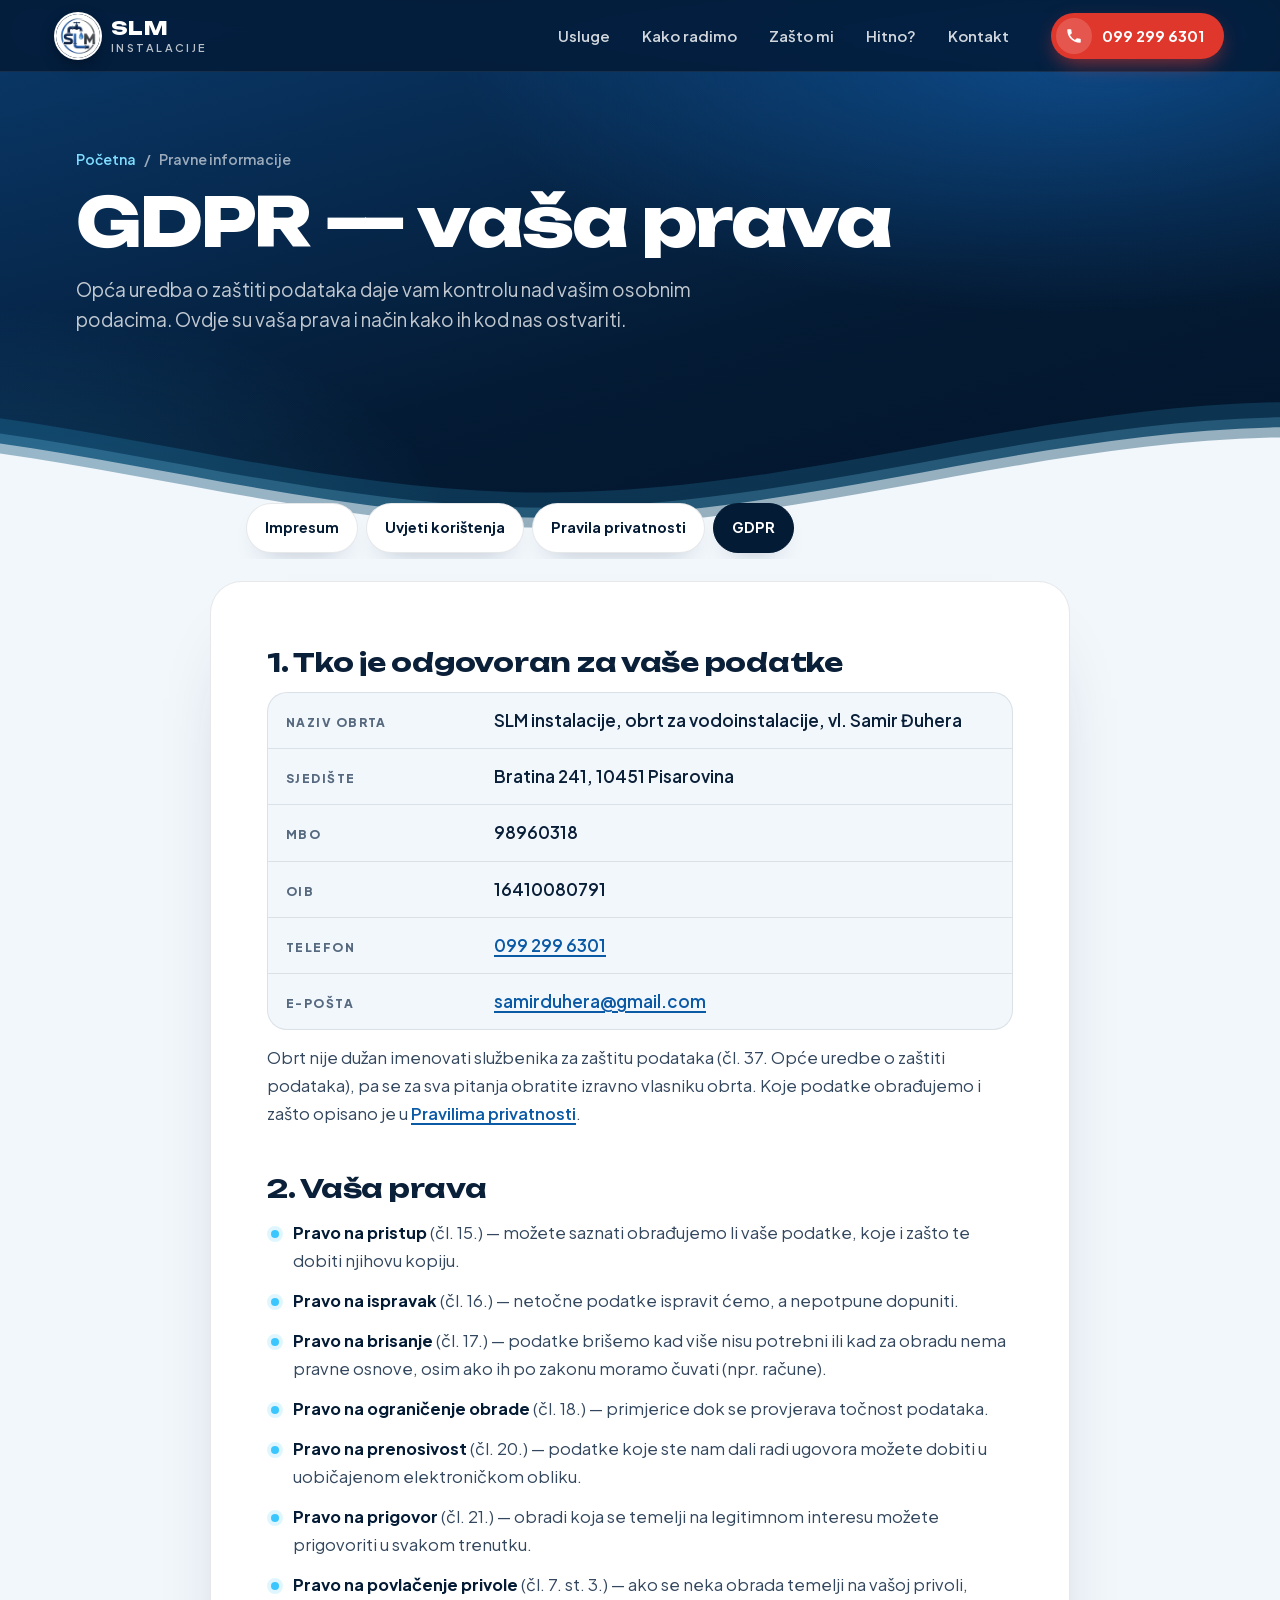
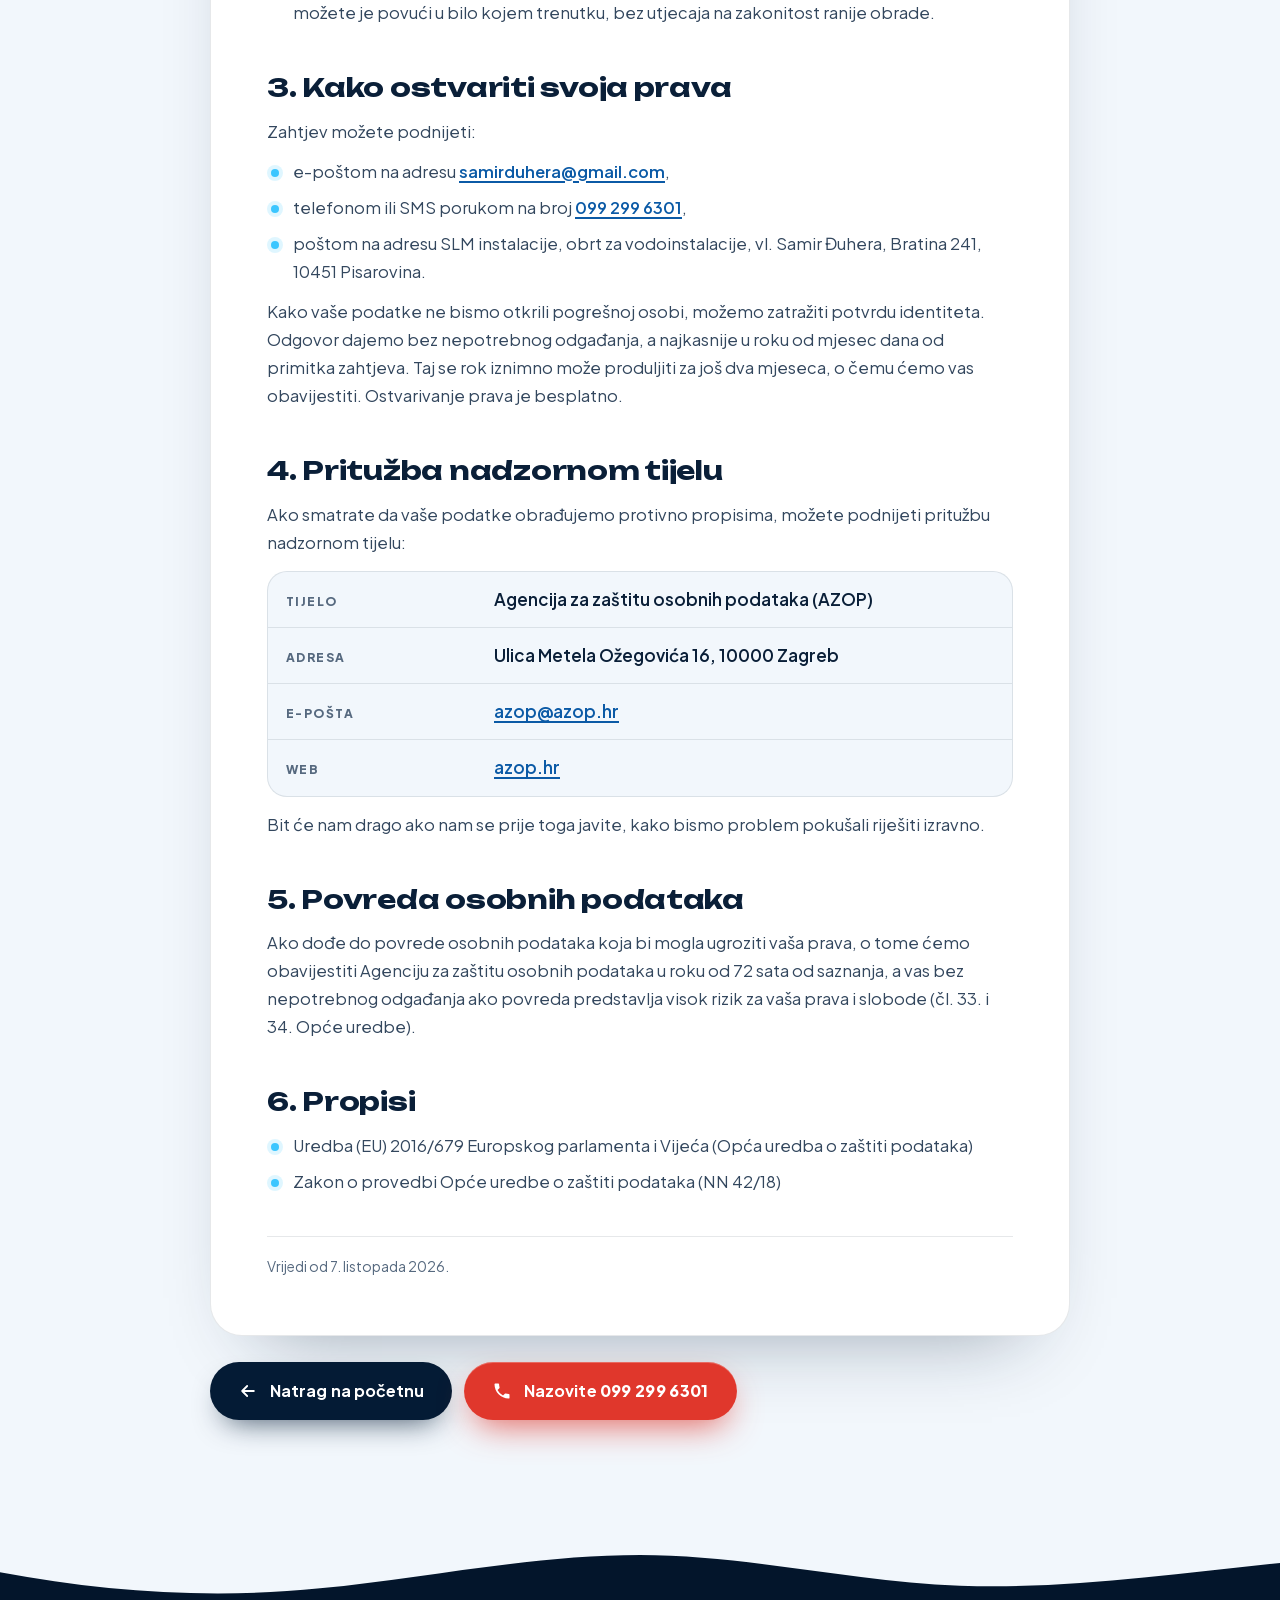
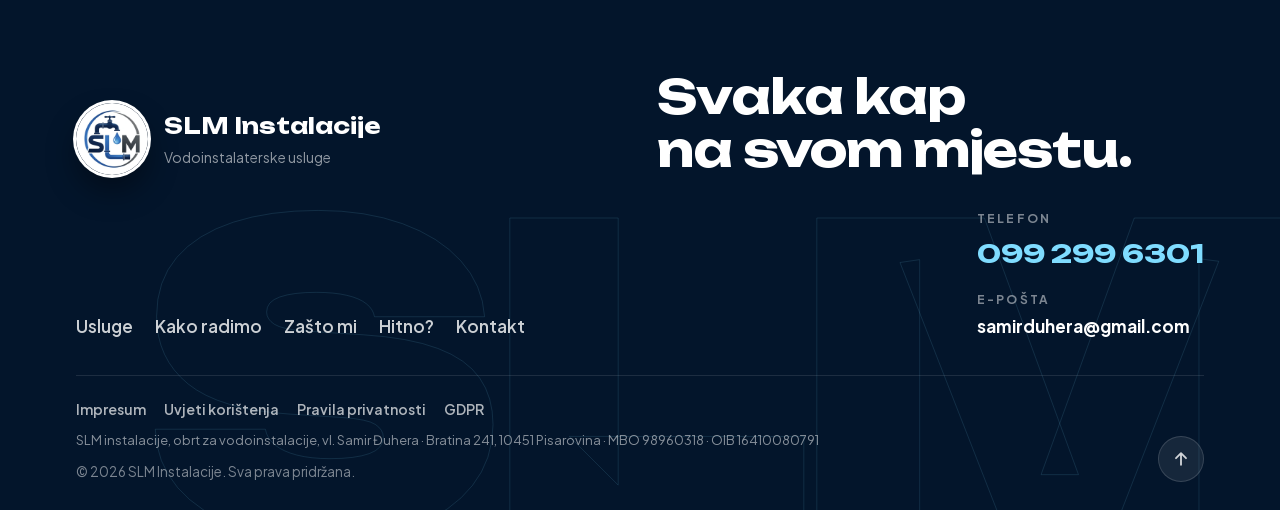
==== commit 3b6cbe6b: "Dodani OIB i e-pošta (impresum, pravne stranice, kontakt, podnožje) Co-Authored-By: Claude Opus 5.5 " ====
--- a/gdpr/index.html
+++ b/gdpr/index.html
@@ -88,7 +88,9 @@
             <div><dt>Naziv obrta</dt><dd>SLM instalacije, obrt za vodoinstalacije, vl. Samir Đuhera</dd></div>
             <div><dt>Sjedište</dt><dd>Bratina 241, 10451 Pisarovina</dd></div>
             <div><dt>MBO</dt><dd>98960318</dd></div>
+            <div><dt>OIB</dt><dd>16410080791</dd></div>
             <div><dt>Telefon</dt><dd><a href="tel:+385992996301">099 299 6301</a></dd></div>
+            <div><dt>E-pošta</dt><dd><a href="mailto:samirduhera@gmail.com">samirduhera@gmail.com</a></dd></div>
           </dl>
         <p>Obrt nije dužan imenovati službenika za zaštitu podataka (čl. 37. Opće uredbe o zaštiti podataka), pa se za sva pitanja obratite izravno vlasniku obrta. Koje podatke obrađujemo i zašto opisano je u <a href="../pravila-privatnosti/">Pravilima privatnosti</a>.</p>
 
@@ -106,6 +108,7 @@
         <h2>3. Kako ostvariti svoja prava</h2>
         <p>Zahtjev možete podnijeti:</p>
         <ul>
+          <li>e-poštom na adresu <a href="mailto:samirduhera@gmail.com">samirduhera@gmail.com</a>,</li>
           <li>telefonom ili SMS porukom na broj <a href="tel:+385992996301">099 299 6301</a>,</li>
           <li>poštom na adresu SLM instalacije, obrt za vodoinstalacije, vl. Samir Đuhera, Bratina 241, 10451 Pisarovina.</li>
         </ul>
@@ -129,7 +132,7 @@
           <li>Uredba (EU) 2016/679 Europskog parlamenta i Vijeća (Opća uredba o zaštiti podataka)</li>
           <li>Zakon o provedbi Opće uredbe o zaštiti podataka (NN 42/18)</li>
         </ul>
-        <p class="legal-meta">Vrijedi od 28. rujna 2026.</p>
+        <p class="legal-meta">Vrijedi od 7. listopada 2026.</p>
       </article>
 
       <div class="legal-back">
@@ -169,6 +172,8 @@
         <div class="footer__contact">
           <span>Telefon</span>
           <a href="tel:+385992996301">099 299 6301</a>
+          <span class="footer__contact-sub">E-pošta</span>
+          <a class="footer__mail" href="mailto:samirduhera@gmail.com">samirduhera@gmail.com</a>
         </div>
       </div>
       <div class="footer__bottom">
@@ -179,7 +184,7 @@
           <a href="../pravila-privatnosti/">Pravila privatnosti</a>
           <a href="../gdpr/">GDPR</a>
           </nav>
-          <p class="footer__company">SLM instalacije, obrt za vodoinstalacije, vl. Samir Đuhera · Bratina 241, 10451 Pisarovina · MBO 98960318</p>
+          <p class="footer__company">SLM instalacije, obrt za vodoinstalacije, vl. Samir Đuhera · Bratina 241, 10451 Pisarovina · MBO 98960318 · OIB 16410080791</p>
           <span>© 2026 SLM Instalacije. Sva prava pridržana.</span>
         </div>
         <a href="#vrh" class="footer__top" aria-label="Natrag na vrh"><svg><use href="#i-up"/></svg></a>
--- a/css/style.css
+++ b/css/style.css
@@ -1145,3 +1145,10 @@
 .footer__bottom { align-items: flex-end; opacity: 1; }
 .footer__legal-wrap > span { opacity: .6; }
 .quick__note a { color: var(--blue-600); font-weight: 600; text-decoration: underline; text-underline-offset: 2px; }
+
+/* E-pošta u kontaktu i podnožju */
+.mini-btn--wide { grid-column: 1 / -1; }
+.mini-btn--wide span { overflow-wrap: anywhere; }
+.footer__contact .footer__contact-sub { margin-top: 16px; }
+.footer__contact a.footer__mail { font-family: var(--f-body); font-size: 17px; font-weight: 700; color: #fff; overflow-wrap: anywhere; transition: color .3s ease; }
+.footer__contact a.footer__mail:hover { color: var(--aqua-300); }
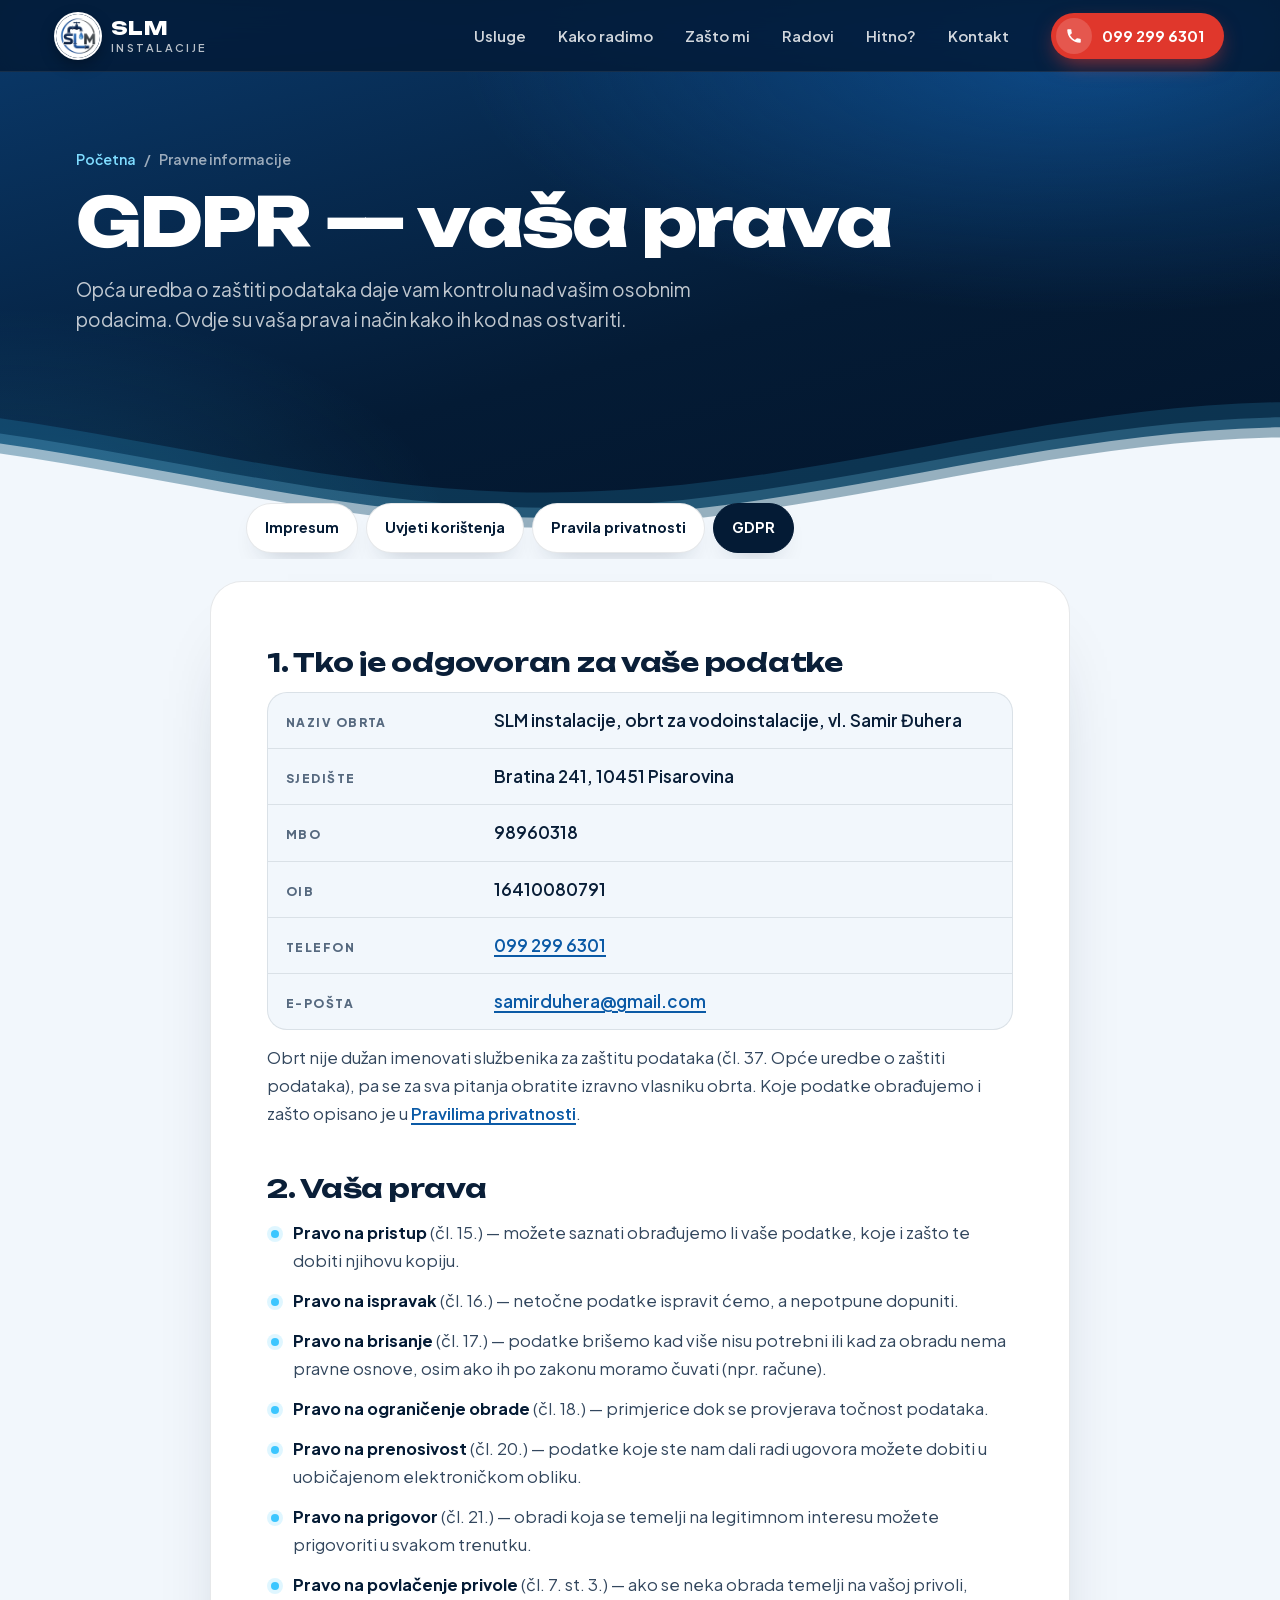
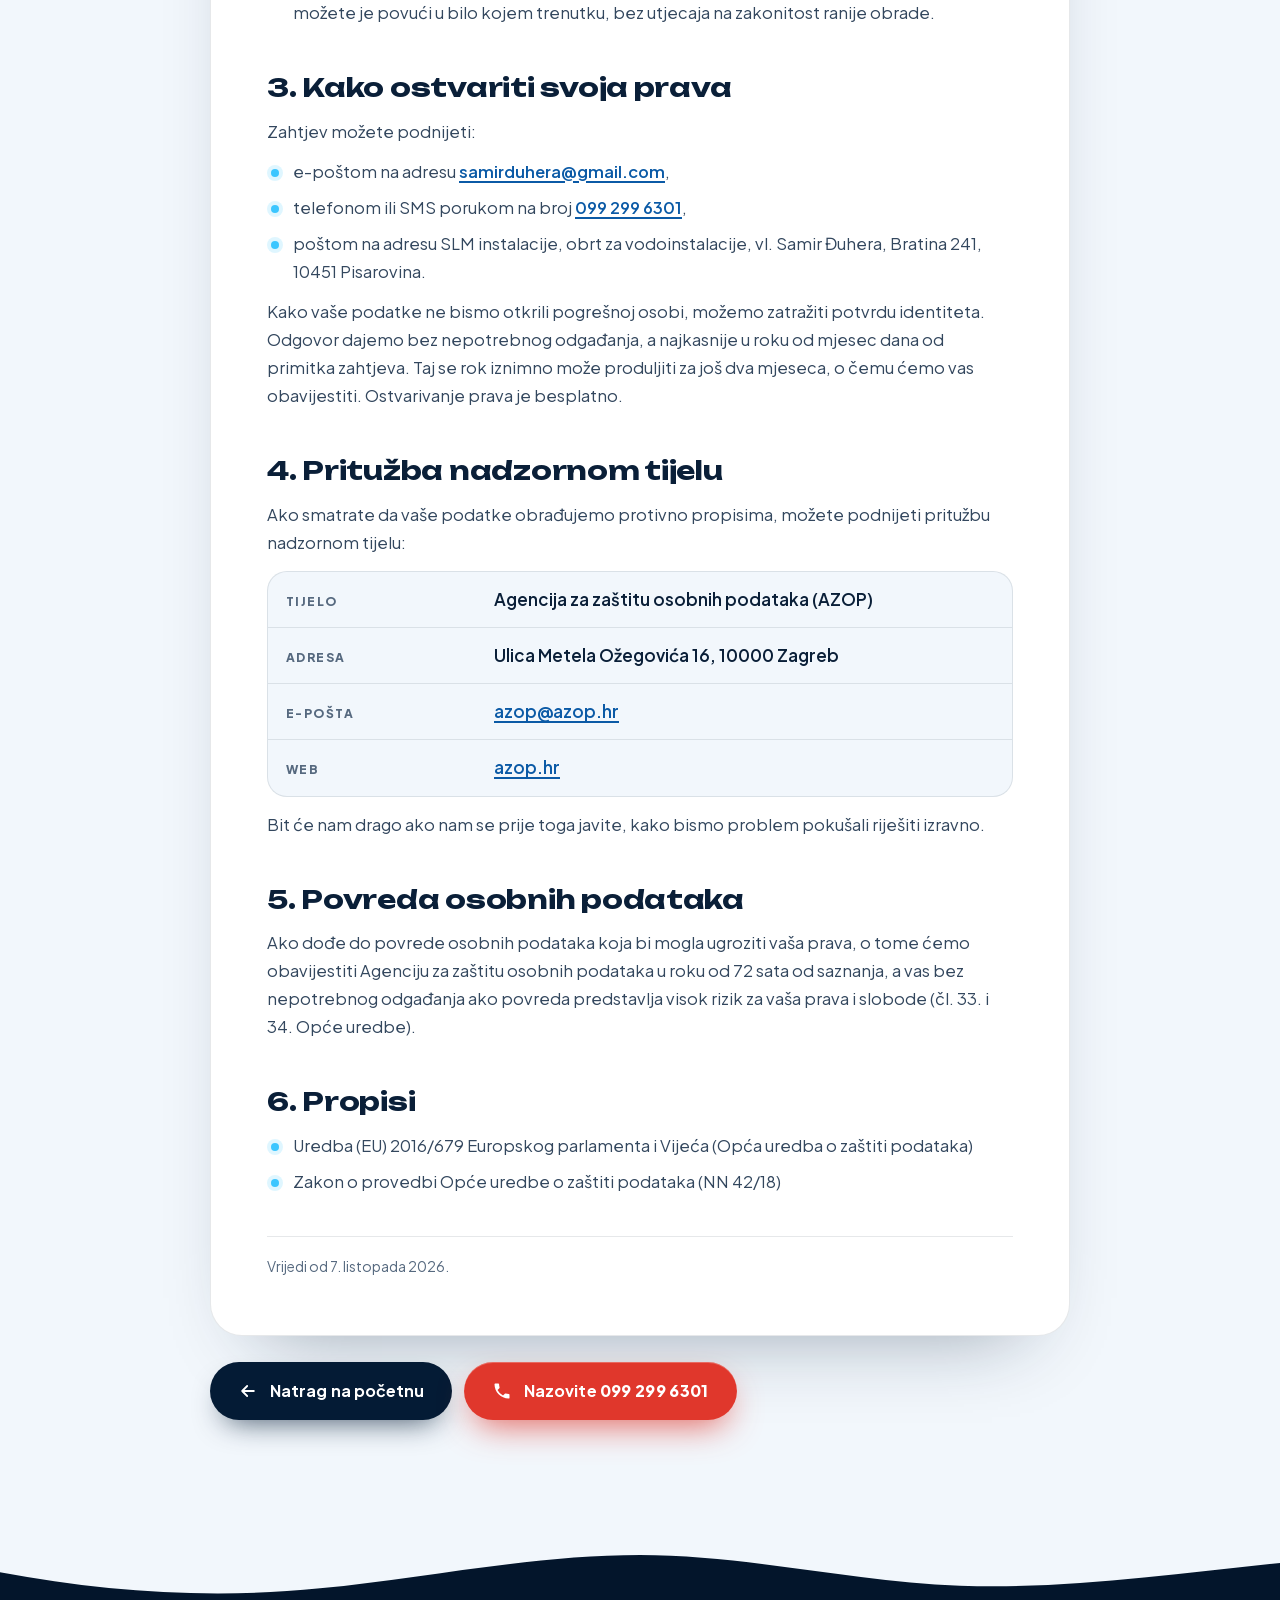
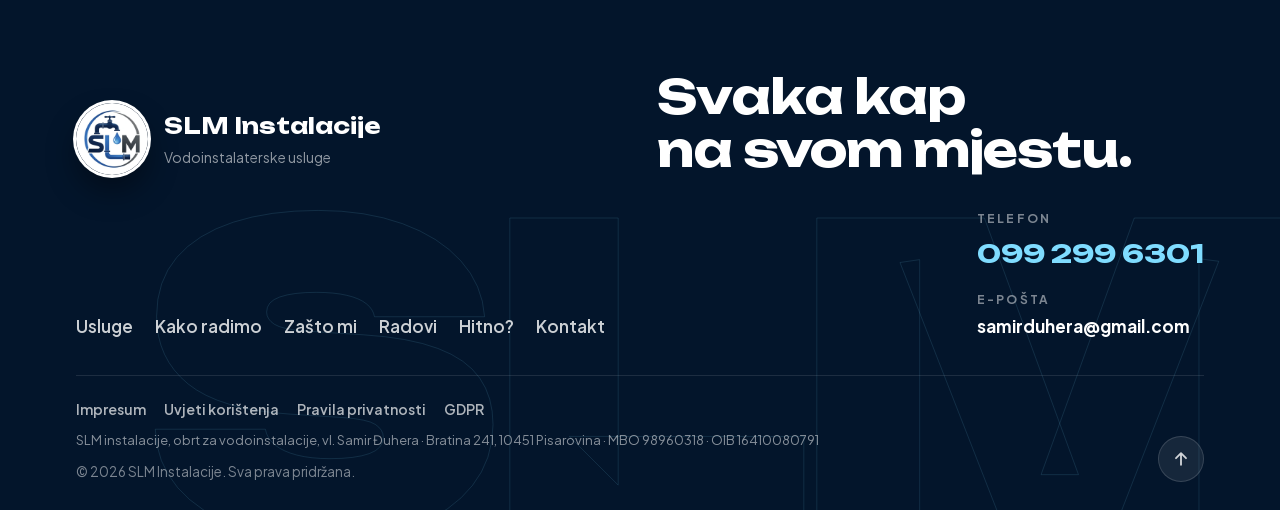
==== commit 8e9d741f: "Galerija Naši radovi: 7 fotografija izvedenih radova s pregledom preko cijelog ekrana Co-Authored-By" ====
--- a/gdpr/index.html
+++ b/gdpr/index.html
@@ -44,6 +44,7 @@
         <a href="../#usluge">Usluge</a>
         <a href="../#kako-radimo">Kako radimo</a>
         <a href="../#zasto-mi">Zašto mi</a>
+        <a href="../#radovi">Radovi</a>
         <a href="../#hitno">Hitno?</a>
         <a href="../#kontakt">Kontakt</a>
       </nav>
@@ -166,6 +167,7 @@
           <a href="../#usluge">Usluge</a>
           <a href="../#kako-radimo">Kako radimo</a>
           <a href="../#zasto-mi">Zašto mi</a>
+          <a href="../#radovi">Radovi</a>
           <a href="../#hitno">Hitno?</a>
           <a href="../#kontakt">Kontakt</a>
         </nav>
--- a/css/style.css
+++ b/css/style.css
@@ -1152,3 +1152,103 @@
 .footer__contact .footer__contact-sub { margin-top: 16px; }
 .footer__contact a.footer__mail { font-family: var(--f-body); font-size: 17px; font-weight: 700; color: #fff; overflow-wrap: anywhere; transition: color .3s ease; }
 .footer__contact a.footer__mail:hover { color: var(--aqua-300); }
+
+/* =========================================================
+   NAŠI RADOVI
+   ========================================================= */
+.works { color: #fff; background: var(--navy-900); overflow: hidden; padding: clamp(110px, 14vw, 180px) 0 clamp(120px, 14vw, 190px); }
+.works__bg {
+  position: absolute; inset: 0; pointer-events: none;
+  background:
+    radial-gradient(45% 40% at 8% 10%, rgba(22, 119, 214, .38), transparent 70%),
+    radial-gradient(40% 40% at 100% 95%, rgba(60, 198, 255, .14), transparent 70%),
+    linear-gradient(rgba(255, 255, 255, .03) 1px, transparent 1px) 0 0 / 44px 44px,
+    linear-gradient(90deg, rgba(255, 255, 255, .03) 1px, transparent 1px) 0 0 / 44px 44px;
+}
+.works__wave { position: absolute; left: 0; right: 0; width: 100%; height: 60px; fill: var(--paper); z-index: 1; pointer-events: none; }
+.works__wave--top { top: -1px; transform: scaleY(-1); }
+.works__wave--bottom { bottom: -1px; }
+.works .container { position: relative; z-index: 2; }
+
+.works__grid { display: grid; grid-template-columns: repeat(2, minmax(0, 1fr)); gap: 10px; }
+@media (min-width: 700px) { .works__grid { gap: 14px; } }
+@media (min-width: 1000px) { .works__grid { grid-template-columns: repeat(4, minmax(0, 1fr)); gap: 16px; } }
+
+.shot { position: relative; aspect-ratio: 3 / 4; border-radius: 18px; }
+.shot--wide { grid-column: 1 / -1; aspect-ratio: 4 / 3; }
+@media (min-width: 1000px) { .shot--wide { grid-column: span 2; aspect-ratio: auto; } }
+.shot__btn { position: absolute; inset: 0; display: block; width: 100%; height: 100%; border-radius: inherit; overflow: hidden; cursor: zoom-in; text-align: left; background: var(--navy-800); }
+.shot__btn::after {
+  content: ""; position: absolute; inset: 0; pointer-events: none;
+  background: linear-gradient(180deg, transparent 50%, rgba(3, 21, 43, .88) 100%);
+}
+.shot img { width: 100%; height: 100%; object-fit: cover; transition: transform 1.2s var(--ease-out); }
+.shot__cap { position: absolute; left: 14px; right: 14px; bottom: 12px; z-index: 1; display: grid; gap: 3px; }
+.shot__cap small { font-size: 10.5px; font-weight: 800; letter-spacing: .16em; text-transform: uppercase; color: var(--aqua-300); }
+.shot__cap strong { font-family: var(--f-display); font-weight: 700; font-size: clamp(13.5px, 3.5vw, 17px); line-height: 1.2; color: #fff; }
+.shot__zoom {
+  position: absolute; top: 10px; right: 10px; z-index: 1;
+  width: 36px; height: 36px; border-radius: 50%;
+  display: grid; place-items: center; color: #fff;
+  background: rgba(4, 27, 53, .35); border: 1px solid rgba(255, 255, 255, .3);
+  -webkit-backdrop-filter: blur(8px); backdrop-filter: blur(8px);
+  transition: background .3s ease, color .3s ease, transform .5s var(--ease-back);
+}
+.shot__zoom svg { width: 17px; height: 17px; }
+
+/* otkrivanje: slika se "izlije" odozdo (clip-path je na gumbu, ne na promatranom elementu,
+   jer IntersectionObserver ne vidi potpuno odrezan element) */
+.js .shot.reveal { opacity: 1; transform: none; }
+.js .shot.reveal .shot__btn { clip-path: inset(100% 0 0 0 round 18px); transition: clip-path 1.3s var(--ease-out); transition-delay: calc(var(--d, 0) * 90ms); }
+.js .shot.reveal.is-in .shot__btn { clip-path: inset(0 0 0 0 round 18px); }
+.js .shot.reveal img { transform: scale(1.25); }
+.js .shot.reveal.is-in img { transform: scale(1); transition: transform 1.8s var(--ease-out) calc(var(--d, 0) * 90ms); }
+@media (hover: hover) {
+  .js .shot.reveal.is-in .shot__btn:hover img, .shot__btn:hover img { transform: scale(1.07); transition-delay: 0s; transition-duration: 1.2s; }
+  .shot__btn:hover .shot__zoom { background: var(--aqua-400); color: var(--navy-900); transform: scale(1.1); }
+}
+.urgent { padding-top: clamp(60px, 8vw, 100px); }
+
+/* ---------- Pregled fotografija (lightbox) ---------- */
+.lightbox {
+  position: fixed; inset: 0; z-index: 260;
+  display: grid; grid-template-columns: auto minmax(0, 1fr) auto; align-items: center; gap: 12px;
+  padding: calc(var(--safe-t) + 70px) 16px calc(var(--safe-b) + 20px);
+  background: rgba(3, 12, 26, .95);
+  -webkit-backdrop-filter: blur(8px); backdrop-filter: blur(8px);
+  opacity: 0; transition: opacity .35s ease;
+}
+.lightbox[hidden] { display: none; }
+.lightbox.is-open { opacity: 1; }
+.lightbox__figure { margin: 0; height: 100%; min-height: 0; display: flex; flex-direction: column; align-items: center; justify-content: center; gap: 16px; }
+.lightbox__img {
+  display: block; min-height: 0; max-width: 100%; max-height: calc(100% - 96px);
+  object-fit: contain; border-radius: 14px;
+  box-shadow: 0 30px 80px -20px rgba(0, 0, 0, .8);
+  opacity: 0; transform: scale(.97);
+  transition: opacity .35s ease, transform .6s var(--ease-out);
+}
+.lightbox.is-loaded .lightbox__img { opacity: 1; transform: none; }
+.lightbox__cap { display: grid; gap: 4px; max-width: 600px; text-align: center; color: #fff; }
+.lightbox__count { font-size: 12px; font-weight: 800; letter-spacing: .18em; color: var(--aqua-300); }
+.lightbox__title { font-family: var(--f-display); font-weight: 700; font-size: clamp(17px, 4.4vw, 22px); line-height: 1.2; }
+.lightbox__desc { font-size: 15px; line-height: 1.5; color: rgba(255, 255, 255, .72); }
+.lightbox__close, .lightbox__nav {
+  width: 48px; height: 48px; border-radius: 50%;
+  display: grid; place-items: center; color: #fff;
+  background: rgba(255, 255, 255, .1); border: 1px solid rgba(255, 255, 255, .18);
+  transition: background .3s ease, color .3s ease;
+}
+.lightbox__close svg, .lightbox__nav svg { width: 22px; height: 22px; }
+.lightbox__close { position: absolute; top: calc(var(--safe-t) + 14px); right: 16px; }
+@media (hover: hover) { .lightbox__close:hover, .lightbox__nav:hover { background: var(--aqua-400); color: var(--navy-900); } }
+@media (max-width: 699px) {
+  .lightbox { grid-template-columns: minmax(0, 1fr); padding-left: 12px; padding-right: 12px; }
+  .lightbox__figure { padding-bottom: 64px; }
+  .lightbox__nav { position: absolute; bottom: calc(var(--safe-b) + 16px); }
+  .lightbox__nav--prev { left: 16px; }
+  .lightbox__nav--next { right: 16px; }
+}
+
+/* uži desktop: 6 poveznica u zaglavlju */
+@media (min-width: 1040px) and (max-width: 1199px) { .nav a { padding: 10px 9px; font-size: 14.5px; } .nav a::after { left: 9px; right: 9px; } }
